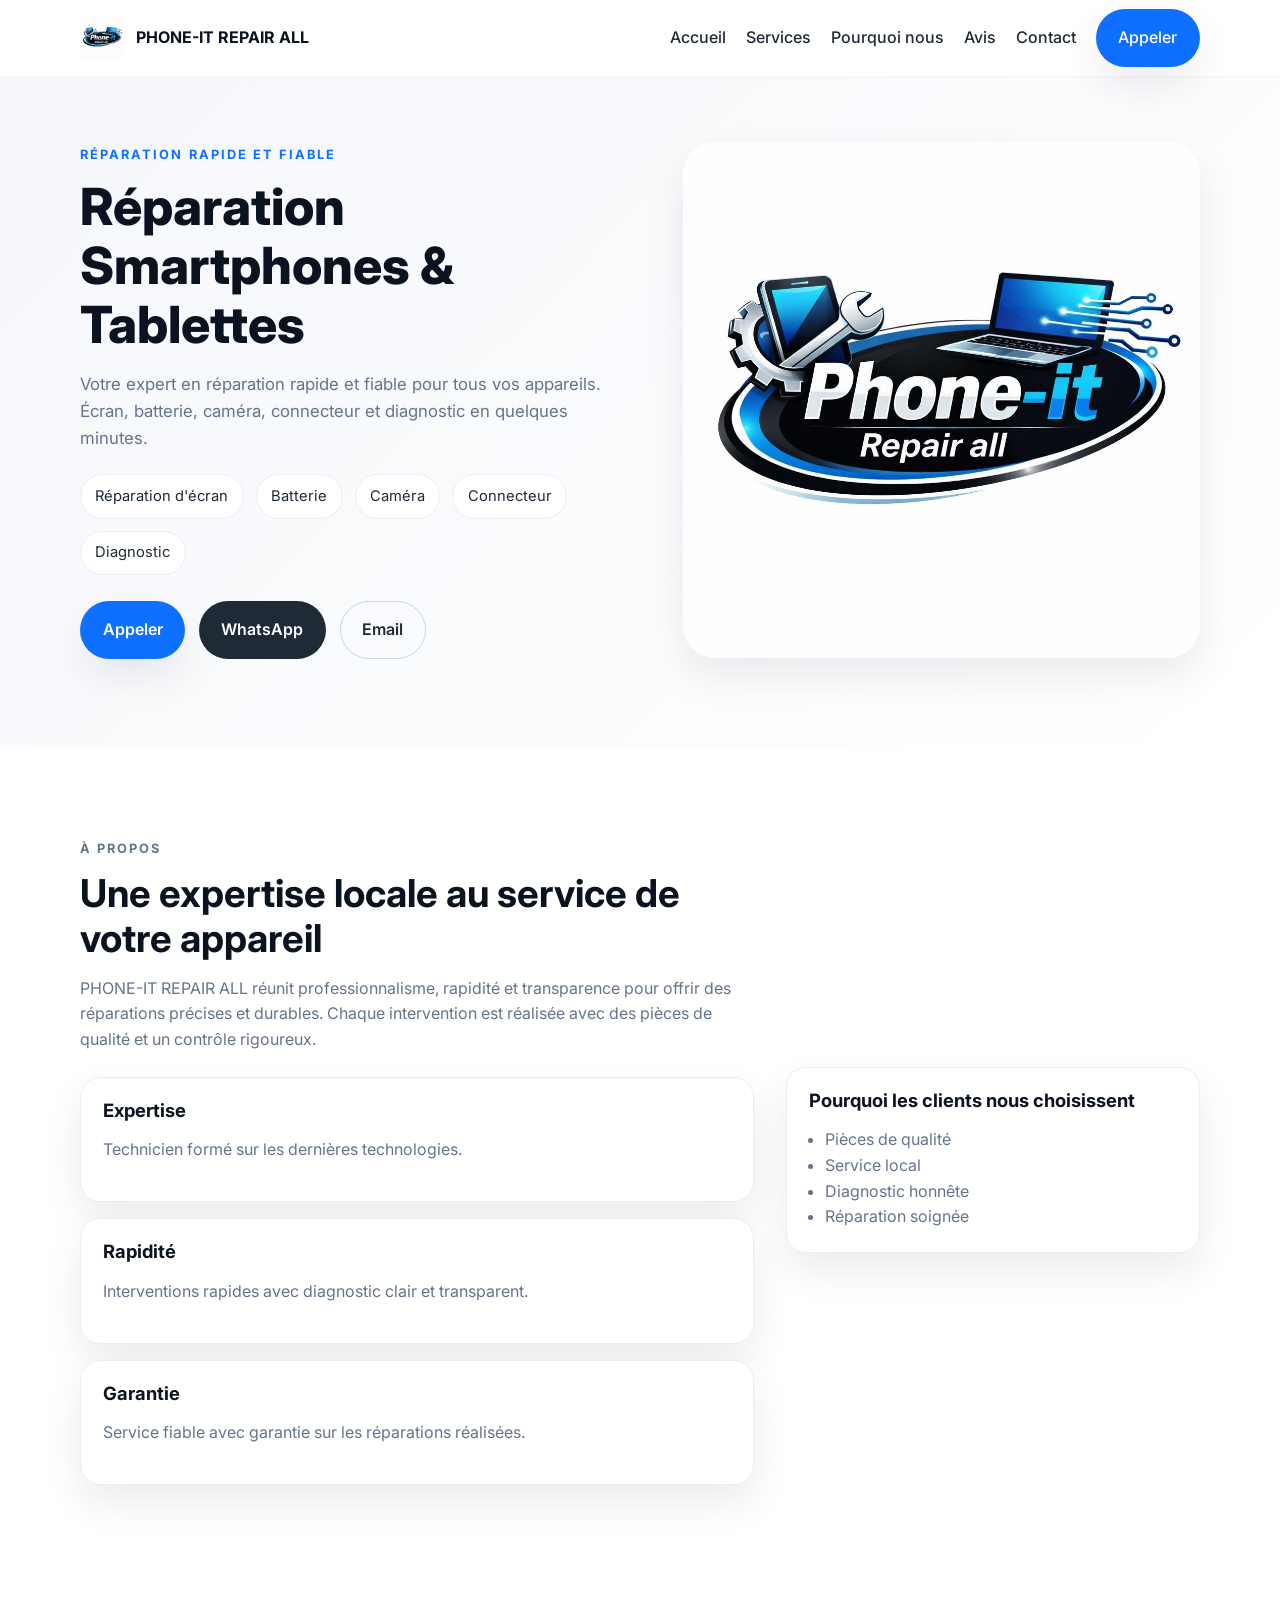
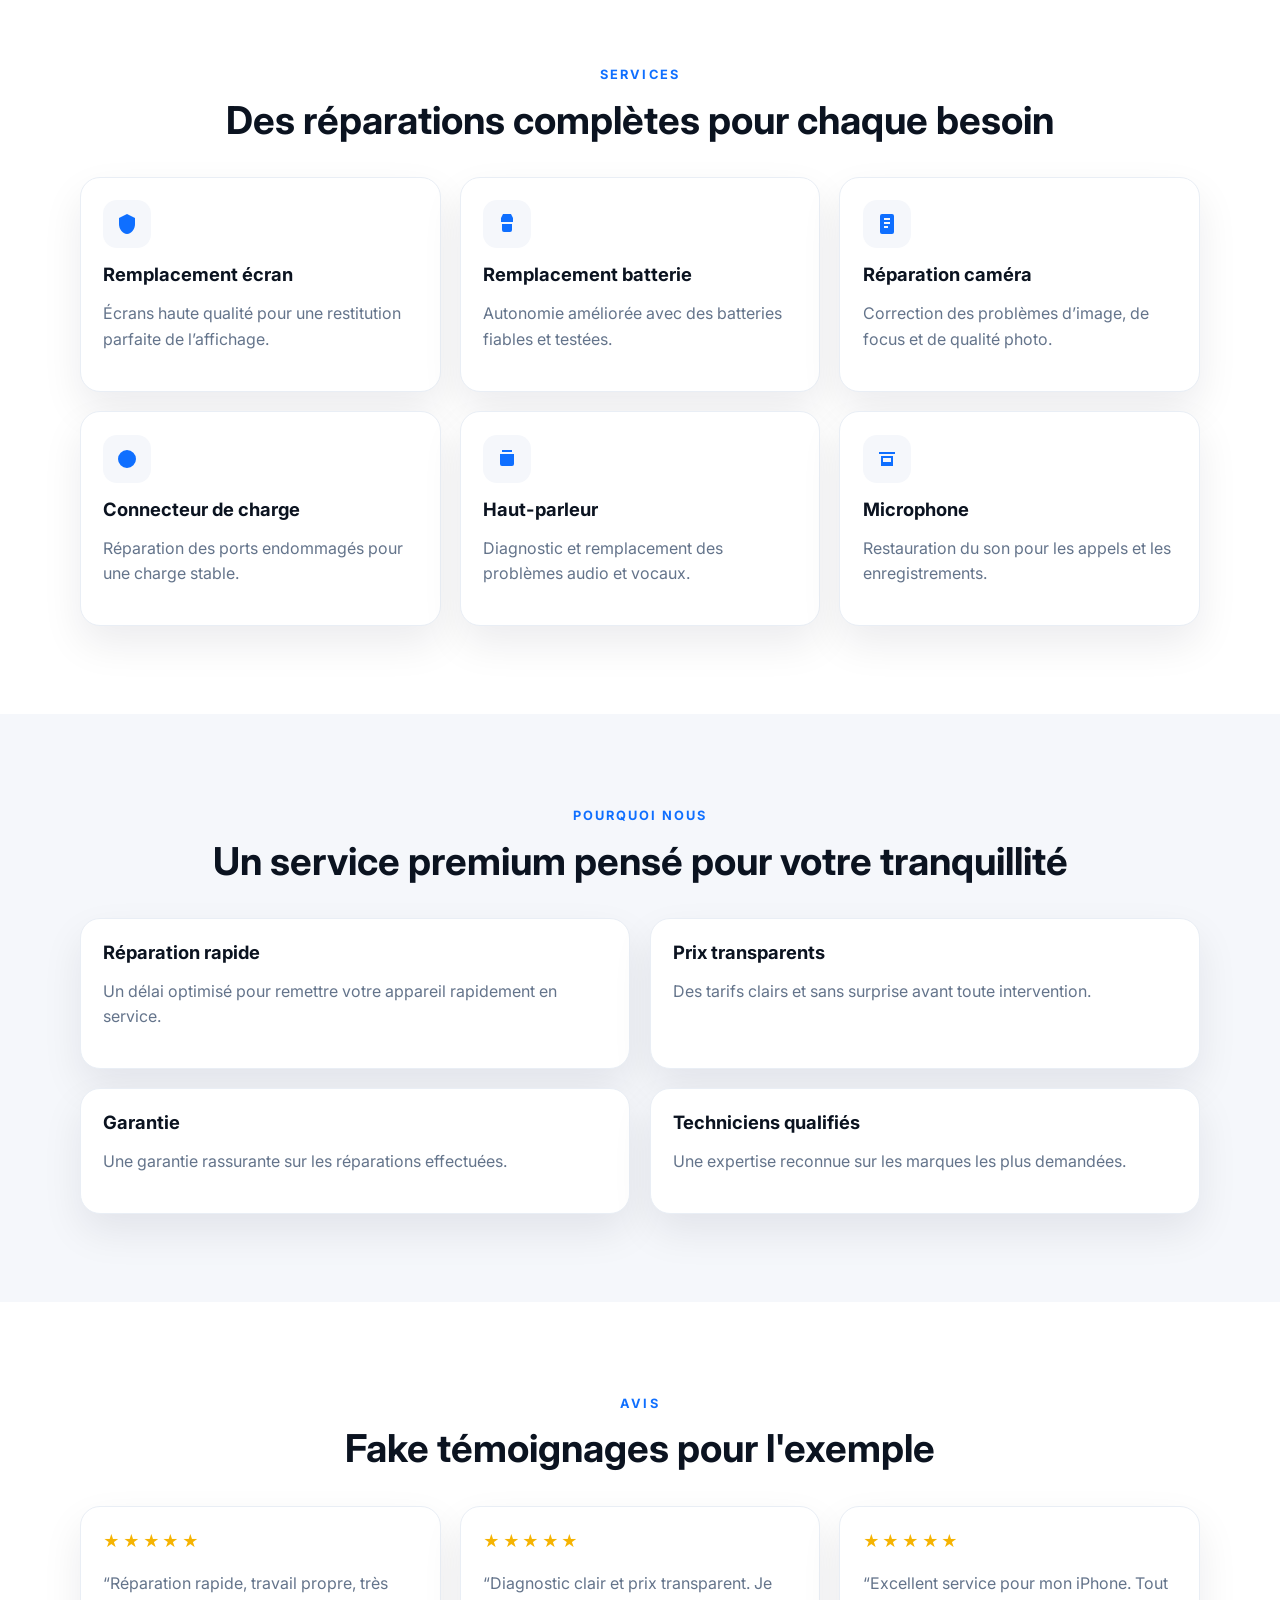
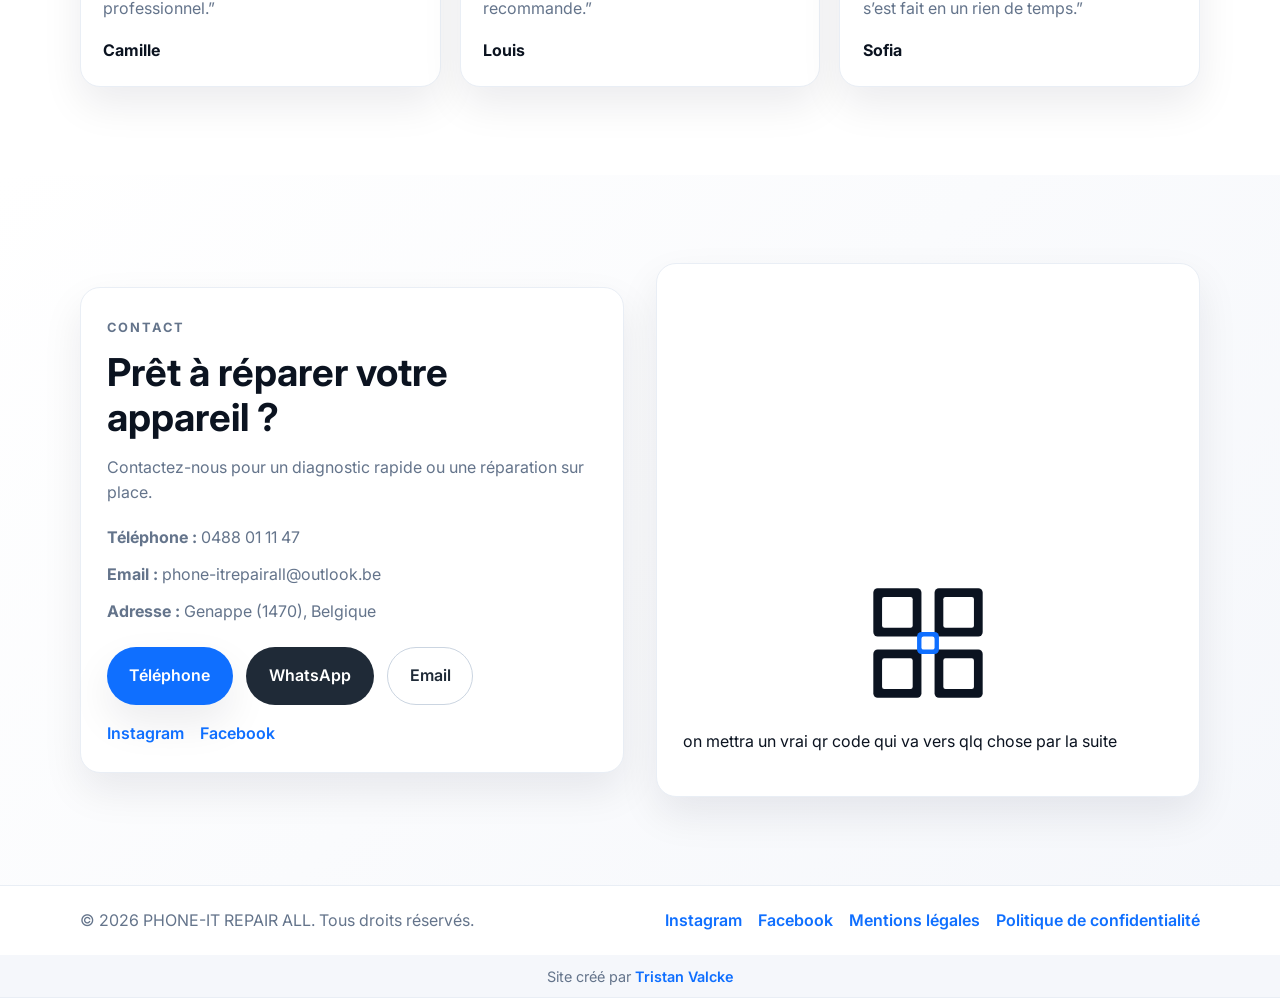
==== index.html @ 714f4ca1 "all" ====
<!DOCTYPE html>
<html lang="fr">
  <head>
    <meta charset="UTF-8" />
    <meta name="viewport" content="width=device-width, initial-scale=1.0" />
    <title>PHONE-IT REPAIR ALL | Réparation Smartphone & Tablette</title>
    <meta name="description" content="PHONE-IT REPAIR ALL propose une réparation rapide et fiable de smartphones et tablettes avec expertise, pièces de qualité et garantie." />
    <meta name="keywords" content="réparation smartphone, réparation tablette, remplacement écran, batterie, caméra, connecteur, iPhone, Samsung" />
    <meta property="og:title" content="PHONE-IT REPAIR ALL" />
    <meta property="og:description" content="Réparation rapide et fiable de smartphones et tablettes avec expertise locale." />
    <meta property="og:type" content="website" />
    <meta property="og:image" content="assets/images/repair-hero.svg" />
    <meta name="twitter:card" content="summary_large_image" />
    <link rel="icon" href="assets/logo/logo.jpg" type="image/jpeg" />
    <link rel="preconnect" href="https://fonts.googleapis.com" />
    <link rel="preconnect" href="https://fonts.gstatic.com" crossorigin />
    <link href="https://fonts.googleapis.com/css2?family=Inter:wght@400;500;600;700;800&display=swap" rel="stylesheet" />
    <link rel="stylesheet" href="css/variables.css" />
    <link rel="stylesheet" href="css/style.css" />
    <link rel="stylesheet" href="css/animations.css" />
    <link rel="stylesheet" href="css/responsive.css" />
  </head>
  <body>
    <a class="skip-link" href="#main-content">Aller au contenu</a>

    <header class="site-header">
      <div class="container nav-container">
        <a class="brand" href="#hero" aria-label="PHONE-IT REPAIR ALL accueil">
          <img src="assets/logo/logo.jpg" alt="Logo PHONE-IT REPAIR ALL" />
          <span>PHONE-IT REPAIR ALL</span>
        </a>

        <button class="nav-toggle" type="button" aria-expanded="false" aria-controls="site-nav" aria-label="Ouvrir le menu">
          <span></span>
          <span></span>
          <span></span>
        </button>

        <nav id="site-nav" class="site-nav" aria-label="Navigation principale">
          <a href="#hero">Accueil</a>
          <a href="#services">Services</a>
          <a href="#about">Pourquoi nous</a>
          <a href="#reviews">Avis</a>
          <a href="#contact">Contact</a>
          <a class="btn btn-primary nav-cta" href="tel:+32488011147">Appeler</a>
        </nav>
      </div>
    </header>


    <main id="main-content">
      <!-- HERO -->
      <section id="hero" class="hero section">
        <div class="container hero-grid">
          <div class="hero-content reveal">
            <p class="eyebrow">Réparation rapide et fiable</p>
            <h1>Réparation Smartphones &amp; Tablettes</h1>
            <p class="hero-text">Votre expert en réparation rapide et fiable pour tous vos appareils. Écran, batterie, caméra, connecteur et diagnostic en quelques minutes.</p>
            <div class="hero-points">
              <span>Réparation d'écran</span>
              <span>Batterie</span>
              <span>Caméra</span>
              <span>Connecteur</span>
              <span>Diagnostic</span>
            </div>
            <div class="hero-actions">
              <a class="btn btn-primary" href="tel:+32488011147">Appeler</a>
              <a class="btn btn-secondary" href="https://wa.me/32488011147?text=Bonjour%20Phone-It%20Repair%20All%2C%20je%20souhaite%20un%20renseignement." target="_blank" rel="noopener noreferrer">WhatsApp</a>
              <a class="btn btn-outline" href="mailto:phone-itrepairall@outlook.be">Email</a>
            </div>
          </div>
          <div class="hero-visual reveal">
            <img src="assets/logo/logo.jpg" alt="Illustration de réparation d'un smartphone moderne" loading="eager" />
          </div>
        </div>
      </section>

      <!-- ABOUT -->
      <section id="about" class="section about-section">
        <div class="container about-grid">
          <div class="about-content reveal">
            <p class="eyebrow">À propos</p>
            <h2>Une expertise locale au service de votre appareil</h2>
            <p>PHONE-IT REPAIR ALL réunit professionnalisme, rapidité et transparence pour offrir des réparations précises et durables. Chaque intervention est réalisée avec des pièces de qualité et un contrôle rigoureux.</p>
            <div class="about-highlights">
              <div class="highlight-card">
                <h3>Expertise</h3>
                <p>Technicien formé sur les dernières technologies.</p>
              </div>
              <div class="highlight-card">
                <h3>Rapidité</h3>
                <p>Interventions rapides avec diagnostic clair et transparent.</p>
              </div>
              <div class="highlight-card">
                <h3>Garantie</h3>
                <p>Service fiable avec garantie sur les réparations réalisées.</p>
              </div>
            </div>
          </div>
          <div class="about-panel reveal">
            <div class="panel-card">
              <h3>Pourquoi les clients nous choisissent</h3>
              <ul>
                <li>Pièces de qualité</li>
                <li>Service local</li>
                <li>Diagnostic honnête</li>
                <li>Réparation soignée</li>
              </ul>
            </div>
          </div>
        </div>
      </section>

      <!-- SERVICES -->
      <section id="services" class="section services-section">
        <div class="container">
          <div class="section-heading reveal">
            <p class="eyebrow">Services</p>
            <h2>Des réparations complètes pour chaque besoin</h2>
          </div>
          <div class="services-grid">
            <article class="service-card reveal">
              <div class="service-icon">
                <svg viewBox="0 0 24 24" aria-hidden="true"><path d="M12 2 4 6v6c0 5 3.4 9.7 8 10 4.6-.3 8-5 8-10V6l-8-4Z" /></svg>
              </div>
              <h3>Remplacement écran</h3>
              <p>Écrans haute qualité pour une restitution parfaite de l’affichage.</p>
            </article>
            <article class="service-card reveal">
              <div class="service-icon">
                <svg viewBox="0 0 24 24" aria-hidden="true"><path d="M8 2h8l2 4v4H6V6l2-4Zm-1 10h10v6a2 2 0 0 1-2 2H9a2 2 0 0 1-2-2v-6Z" /></svg>
              </div>
              <h3>Remplacement batterie</h3>
              <p>Autonomie améliorée avec des batteries fiables et testées.</p>
            </article>
            <article class="service-card reveal">
              <div class="service-icon">
                <svg viewBox="0 0 24 24" aria-hidden="true"><path d="M7 2h10a2 2 0 0 1 2 2v16a2 2 0 0 1-2 2H7a2 2 0 0 1-2-2V4a2 2 0 0 1 2-2Zm2 4v2h6V6H9Zm0 4v2h6v-2H9Zm0 4v2h4v-2H9Z" /></svg>
              </div>
              <h3>Réparation caméra</h3>
              <p>Correction des problèmes d’image, de focus et de qualité photo.</p>
            </article>
            <article class="service-card reveal">
              <div class="service-icon">
                <svg viewBox="0 0 24 24" aria-hidden="true"><path d="M12 3a9 9 0 1 0 9 9 9 9 0 0 0-9-9Zm1 4h-2v5l4 2.4 1-1.7-3-1.7Z" /></svg>
              </div>
              <h3>Connecteur de charge</h3>
              <p>Réparation des ports endommagés pour une charge stable.</p>
            </article>
            <article class="service-card reveal">
              <div class="service-icon">
                <svg viewBox="0 0 24 24" aria-hidden="true"><path d="M7 3h10v2H7V3Zm-2 4h14v10a2 2 0 0 1-2 2H7a2 2 0 0 1-2-2V7Zm3 3h8v2H8v-2Z" /></svg>
              </div>
              <h3>Haut-parleur</h3>
              <p>Diagnostic et remplacement des problèmes audio et vocaux.</p>
            </article>
            <article class="service-card reveal">
              <div class="service-icon">
                <svg viewBox="0 0 24 24" aria-hidden="true"><path d="M4 5h16v2H4V5Zm2 4h12v10H6V9Zm2 2v4h8v-4H8Z" /></svg>
              </div>
              <h3>Microphone</h3>
              <p>Restauration du son pour les appels et les enregistrements.</p>
            </article>
          </div>
        </div>
      </section>

      <!-- WHY US -->
      <section class="section why-section">
        <div class="container">
          <div class="section-heading reveal">
            <p class="eyebrow">Pourquoi nous</p>
            <h2>Un service premium pensé pour votre tranquillité</h2>
          </div>
          <div class="why-grid">
            <article class="why-card reveal">
              <h3>Réparation rapide</h3>
              <p>Un délai optimisé pour remettre votre appareil rapidement en service.</p>
            </article>
            <article class="why-card reveal">
              <h3>Prix transparents</h3>
              <p>Des tarifs clairs et sans surprise avant toute intervention.</p>
            </article>
            <article class="why-card reveal">
              <h3>Garantie</h3>
              <p>Une garantie rassurante sur les réparations effectuées.</p>
            </article>
            <article class="why-card reveal">
              <h3>Techniciens qualifiés</h3>
              <p>Une expertise reconnue sur les marques les plus demandées.</p>
            </article>
          </div>
        </div>
      </section>

      <!-- REVIEWS -->
      <section id="reviews" class="section reviews-section">
        <div class="container">
          <div class="section-heading reveal">
            <p class="eyebrow">Avis</p>
            <h2>Fake témoignages pour l'exemple</h2>
          </div>
          <div class="reviews-grid">
            <article class="review-card reveal">
              <div class="stars" aria-label="5 étoiles">★★★★★</div>
              <p>“Réparation rapide, travail propre, très professionnel.”</p>
              <strong>Camille</strong>
            </article>
            <article class="review-card reveal">
              <div class="stars" aria-label="5 étoiles">★★★★★</div>
              <p>“Diagnostic clair et prix transparent. Je recommande.”</p>
              <strong>Louis</strong>
            </article>
            <article class="review-card reveal">
              <div class="stars" aria-label="5 étoiles">★★★★★</div>
              <p>“Excellent service pour mon iPhone. Tout s’est fait en un rien de temps.”</p>
              <strong>Sofia</strong>
            </article>
          </div>
        </div>
      </section>

<!-- CONTACT -->
<section id="contact" class="section contact-section">
  <div class="container contact-grid">
    <div class="contact-card reveal">
      <p class="eyebrow">Contact</p>
      <h2>Prêt à réparer votre appareil ?</h2>
      <p>Contactez-nous pour un diagnostic rapide ou une réparation sur place.</p>

      <ul class="contact-list">
        <li><strong>Téléphone :</strong> <a href="tel:+32488011147">0488 01 11 47</a></li>
        <li><strong>Email :</strong> <a href="mailto:phone-itrepairall@outlook.be">phone-itrepairall@outlook.be</a></li>
        <li><strong>Adresse :</strong> Genappe (1470), Belgique</li>
      </ul>

      <div class="contact-actions">
        <a class="btn btn-primary" href="tel:+32488011147">Téléphone</a>
        <a class="btn btn-secondary" href="https://wa.me/32488011147?text=Bonjour%20Phone-It%20Repair%20All%2C%20je%20souhaite%20un%20renseignement." target="_blank" rel="noopener noreferrer">WhatsApp</a>
        <a class="btn btn-outline" href="mailto:phone-itrepairall@outlook.be">Email</a>
      </div>

      <div class="social-links">
        <a href="https://www.instagram.com/phoneitrepairall?igsh=MTQyejhicXNyZ3hjag==" target="_blank" rel="noopener noreferrer">Instagram</a>
        <a href="https://www.facebook.com/p/Phone-it-Repair-all-61587703160507/" target="_blank" rel="noopener noreferrer">Facebook</a>
      </div>
    </div>

    <div class="map-card reveal">
      <iframe
        title="Carte Google Maps de Genappe, Belgique"
        src="https://www.google.com/maps?q=Genappe%2CBelgique&output=embed"
        loading="lazy"
        referrerpolicy="no-referrer-when-downgrade">
      </iframe>

      <div class="qr-box">
        <img src="assets/images/qr-code.svg" alt="QR code de contact" loading="lazy" />
      </div>
      <p>on mettra un vrai 
        qr code qui va vers qlq chose par la suite</p>
    </div>
  </div>
</section>
</main>

    <footer class="site-footer">
      <div class="container footer-content">
        <p>© 2026 PHONE-IT REPAIR ALL. Tous droits réservés.</p>
        <div class="footer-links">
          <a href="https://www.instagram.com/phoneitrepairall?igsh=MTQyejhicXNyZ3hjag==" target="_blank" rel="noopener noreferrer">Instagram</a>
          <a href="https://www.facebook.com/p/Phone-it-Repair-all-61587703160507/" target="_blank" rel="noopener noreferrer">Facebook</a>
          <a href="mentions-legales.html">Mentions légales</a>
          <a href="politique-confidentialite.html">Politique de confidentialité</a>
        </div>
      </div>
    </footer>

    <div class="site-credit">
      <div class="container">
        <p>Site créé par <a href="https://tvalcke.be" target="_blank" rel="noopener noreferrer">Tristan Valcke</a></p>
      </div>
    </div>

    <script src="js/navigation.js"></script>
    <script src="js/animations.js"></script>
    <script src="js/main.js"></script>
  </body>
</html>
---- css/variables.css ----
:root {
  --primary: #0f6fff;
  --secondary: #1f2a37;
  --accent: #2f80ed;
  --white: #ffffff;
  --black: #0b1320;
  --gray-100: #f5f7fb;
  --gray-200: #e9eef5;
  --gray-300: #cbd5e1;
  --gray-500: #64748b;
  --shadow: 0 18px 40px rgba(11, 19, 32, 0.08);
  --border-radius: 20px;
  --transition: 0.25s ease;
}
---- css/style.css ----
* {
  box-sizing: border-box;
}

html {
  scroll-behavior: smooth;
}

body {
  margin: 0;
  font-family: 'Inter', sans-serif;
  background: var(--white);
  color: var(--black);
  line-height: 1.6;
}

img {
  max-width: 100%;
  display: block;
}

a {
  color: inherit;
  text-decoration: none;
}

button,
a {
  transition: var(--transition);
}

.skip-link {
  position: absolute;
  left: -999px;
  top: 0;
  background: var(--black);
  color: var(--white);
  padding: 0.85rem 1rem;
  z-index: 1000;
}

.skip-link:focus {
  left: 1rem;
  top: 1rem;
}

.container {
  width: min(1120px, calc(100% - 2rem));
  margin: 0 auto;
}

.section {
  padding: 5.5rem 0;
}

.site-header {
  position: sticky;
  top: 0;
  z-index: 100;
  background: rgba(255, 255, 255, 0.92);
  backdrop-filter: blur(16px);
  border-bottom: 1px solid rgba(0, 0, 0, 0.04);
}

.site-credit {
  background: var(--gray-100);
  border-bottom: 1px solid var(--gray-200);
}

.site-credit .container {
  padding: 0.6rem 0;
}

.site-credit p {
  margin: 0;
  text-align: center;
  font-size: 0.9rem;
  color: var(--gray-500);
}

.site-credit a {
  color: var(--primary);
  font-weight: 600;
}

.nav-container {
  display: flex;
  align-items: center;
  justify-content: space-between;
  min-height: 76px;
}

.brand {
  display: inline-flex;
  align-items: center;
  gap: 0.75rem;
  font-weight: 700;
  color: var(--black);
}

.brand img {
  width: 44px;
  height: 44px;
}

.site-nav {
  display: flex;
  align-items: center;
  gap: 1.25rem;
}

.site-nav a {
  color: var(--secondary);
  font-weight: 500;
}

.site-nav a:hover,
.site-nav a:focus-visible {
  color: var(--primary);
}

.site-nav .nav-cta,
.site-nav .nav-cta:hover,
.site-nav .nav-cta:focus-visible {
  color: var(--white);
}

.nav-toggle {
  display: none;
  border: 0;
  background: transparent;
  padding: 0.25rem;
  cursor: pointer;
}

.nav-toggle span {
  display: block;
  width: 24px;
  height: 2px;
  background: var(--black);
  margin: 5px 0;
  border-radius: 999px;
}

.btn {
  display: inline-flex;
  justify-content: center;
  align-items: center;
  padding: 0.95rem 1.35rem;
  border-radius: 999px;
  font-weight: 600;
  border: 1px solid transparent;
}

.btn:hover,
.btn:focus-visible {
  transform: translateY(-2px);
}

.btn-primary {
  background: var(--primary);
  color: var(--white);
  box-shadow: var(--shadow);
}

.btn-secondary {
  background: var(--secondary);
  color: var(--white);
}

.btn-outline {
  border-color: var(--gray-300);
  color: var(--secondary);
  background: transparent;
}

.eyebrow {
  display: inline-block;
  margin: 0 0 0.75rem;
  color: var(--primary);
  font-weight: 700;
  text-transform: uppercase;
  letter-spacing: 0.16em;
  font-size: 0.8rem;
}

h1,
h2,
h3 {
  line-height: 1.15;
  margin: 0 0 1rem;
}

h1 {
  font-size: clamp(2.2rem, 4vw, 3.8rem);
  font-weight: 800;
}

h2 {
  font-size: clamp(1.8rem, 3vw, 2.5rem);
  font-weight: 700;
}

h3 {
  font-size: 1.15rem;
  font-weight: 700;
}

.hero {
  padding-top: 4rem;
  background: linear-gradient(135deg, var(--gray-100) 0%, var(--white) 100%);
}

.hero-grid,
.about-grid,
.contact-grid {
  display: grid;
  gap: 2rem;
  align-items: center;
}

.hero-content {
  max-width: 620px;
}

.hero-text {
  font-size: 1.05rem;
  color: var(--gray-500);
  max-width: 560px;
  margin-bottom: 1.4rem;
}

.hero-points {
  display: flex;
  flex-wrap: wrap;
  gap: 0.75rem;
  margin: 1.2rem 0 1.6rem;
}

.hero-points span {
  padding: 0.6rem 0.9rem;
  border: 1px solid var(--gray-200);
  border-radius: 999px;
  background: var(--white);
  color: var(--secondary);
  font-size: 0.92rem;
}

.hero-actions,
.contact-actions {
  display: flex;
  flex-wrap: wrap;
  gap: 0.85rem;
}

.hero-visual img {
  border-radius: 32px;
  box-shadow: var(--shadow);
}

.about-grid {
  grid-template-columns: 1.3fr 0.8fr;
}

.about-content p,
.panel-card li,
.service-card p,
.why-card p,
.review-card p,
.contact-card p,
.contact-list li {
  color: var(--gray-500);
}

.about-highlights {
  display: grid;
  gap: 1rem;
  margin-top: 1.5rem;
}

.highlight-card,
.panel-card,
.service-card,
.why-card,
.review-card,
.contact-card,
.map-card {
  background: var(--white);
  border: 1px solid var(--gray-200);
  border-radius: var(--border-radius);
  box-shadow: var(--shadow);
}

.highlight-card,
.panel-card,
.service-card,
.why-card,
.review-card {
  padding: 1.4rem;
}

.panel-card ul {
  padding-left: 1rem;
  margin: 0;
}

.section-heading {
  text-align: center;
  margin-bottom: 2.2rem;
}

.services-grid,
.why-grid,
.reviews-grid {
  display: grid;
  gap: 1.2rem;
}

.service-card:hover,
.review-card:hover,
.why-card:hover {
  transform: translateY(-4px);
  border-color: var(--primary);
}

.service-icon {
  width: 48px;
  height: 48px;
  display: grid;
  place-items: center;
  border-radius: 14px;
  background: var(--gray-100);
  margin-bottom: 1rem;
}

.service-icon svg {
  width: 24px;
  height: 24px;
  fill: var(--primary);
}

.why-section {
  background: var(--gray-100);
}

.why-grid {
  grid-template-columns: repeat(2, minmax(0, 1fr));
}

.stars {
  color: #f5b301;
  margin-bottom: 0.6rem;
  letter-spacing: 0.16em;
}

.contact-section {
  background: linear-gradient(135deg, var(--white) 0%, var(--gray-100) 100%);
}

.contact-grid {
  grid-template-columns: 1fr 1fr;
}

.contact-card,
.map-card {
  padding: 1.6rem;
}

.contact-list {
  list-style: none;
  padding: 0;
  margin: 1.2rem 0 1.4rem;
}

.contact-list li {
  margin-bottom: 0.7rem;
}

.social-links {
  display: flex;
  flex-wrap: wrap;
  gap: 1rem;
  margin-top: 1rem;
}

.social-links a,
.footer-links a {
  color: var(--primary);
  font-weight: 600;
}

iframe {
  width: 100%;
  min-height: 260px;
  border: 0;
  border-radius: 18px;
}

.qr-box {
  margin-top: 1rem;
  display: flex;
  justify-content: center;
}

.qr-box img {
  width: 140px;
  height: 140px;
}

.site-footer {
  border-top: 1px solid var(--gray-200);
  padding: 1.35rem 0;
  background: var(--white);
}

.footer-content {
  display: flex;
  justify-content: space-between;
  align-items: center;
  gap: 1rem;
  flex-wrap: wrap;
}

.footer-content p {
  margin: 0;
  color: var(--gray-500);
}

.footer-links {
  display: flex;
  flex-wrap: wrap;
  gap: 1rem;
}

.legal-page {
  background: linear-gradient(180deg, var(--gray-100) 0%, var(--white) 100%);
}

.legal-section {
  padding: 4rem 0 5rem;
}

.legal-shell {
  display: grid;
  gap: 1.4rem;
}

.legal-hero {
  display: grid;
  grid-template-columns: 1.6fr 0.8fr;
  gap: 1.2rem;
  align-items: center;
  background: linear-gradient(135deg, rgba(15, 111, 255, 0.1), rgba(255, 255, 255, 0.98));
  border: 1px solid rgba(15, 111, 255, 0.14);
  border-radius: 32px;
  padding: 2rem;
  box-shadow: var(--shadow);
}

.legal-hero-content p {
  color: var(--gray-500);
  max-width: 720px;
}

.legal-hero-side {
  display: flex;
  flex-direction: column;
  gap: 0.75rem;
}

.legal-pill {
  display: inline-flex;
  align-items: center;
  justify-content: center;
  padding: 0.8rem 1rem;
  border-radius: 999px;
  background: rgba(15, 111, 255, 0.08);
  color: var(--primary);
  font-weight: 600;
  border: 1px solid rgba(15, 111, 255, 0.12);
}

.legal-card {
  background: var(--white);
  border: 1px solid var(--gray-200);
  border-radius: var(--border-radius);
  padding: 1.6rem;
  box-shadow: var(--shadow);
}

.legal-block + .legal-block {
  margin-top: 1.25rem;
  padding-top: 1.25rem;
  border-top: 1px solid var(--gray-200);
}

.legal-block h2 {
  font-size: 1.2rem;
  margin-bottom: 0.6rem;
}

.legal-block p {
  margin: 0;
  color: var(--gray-500);
}

@media (max-width: 760px) {
  .legal-hero {
    grid-template-columns: 1fr;
    padding: 1.4rem;
  }

  .legal-hero-side {
    flex-direction: row;
    flex-wrap: wrap;
  }
}

@media (max-width: 640px) {
  .legal-card {
    padding: 1.2rem;
  }
}
---- css/animations.css ----
.reveal {
  opacity: 0;
  transform: translateY(24px);
  transition: opacity 0.6s ease, transform 0.6s ease;
}

.reveal.is-visible {
  opacity: 1;
  transform: translateY(0);
}
---- css/responsive.css ----
@media (min-width: 768px) {
  .services-grid {
    grid-template-columns: repeat(2, minmax(0, 1fr));
  }

  .reviews-grid {
    grid-template-columns: repeat(3, minmax(0, 1fr));
  }
}

@media (min-width: 960px) {
  .hero-grid {
    grid-template-columns: 1.05fr 0.95fr;
  }

  .services-grid {
    grid-template-columns: repeat(3, minmax(0, 1fr));
  }
}

@media (max-width: 860px) {
  .site-nav {
    position: absolute;
    right: 1rem;
    top: 76px;
    flex-direction: column;
    align-items: flex-start;
    background: var(--white);
    padding: 1rem;
    border: 1px solid var(--gray-200);
    border-radius: 18px;
    box-shadow: var(--shadow);
    min-width: 220px;
    opacity: 0;
    pointer-events: none;
    transform: translateY(-8px);
    transition: var(--transition);
  }

  .site-nav.is-open {
    opacity: 1;
    pointer-events: auto;
    transform: translateY(0);
  }

  .nav-toggle {
    display: inline-block;
  }

  .nav-cta {
    width: 100%;
  }

  .about-grid,
  .contact-grid {
    grid-template-columns: 1fr;
  }
}

@media (max-width: 640px) {
  .section {
    padding: 4.2rem 0;
  }

  .hero {
    padding-top: 2.2rem;
  }

  .hero-actions,
  .contact-actions {
    flex-direction: column;
  }

  .why-grid {
    grid-template-columns: 1fr;
  }

  .footer-content {
    flex-direction: column;
    align-items: flex-start;
  }
}
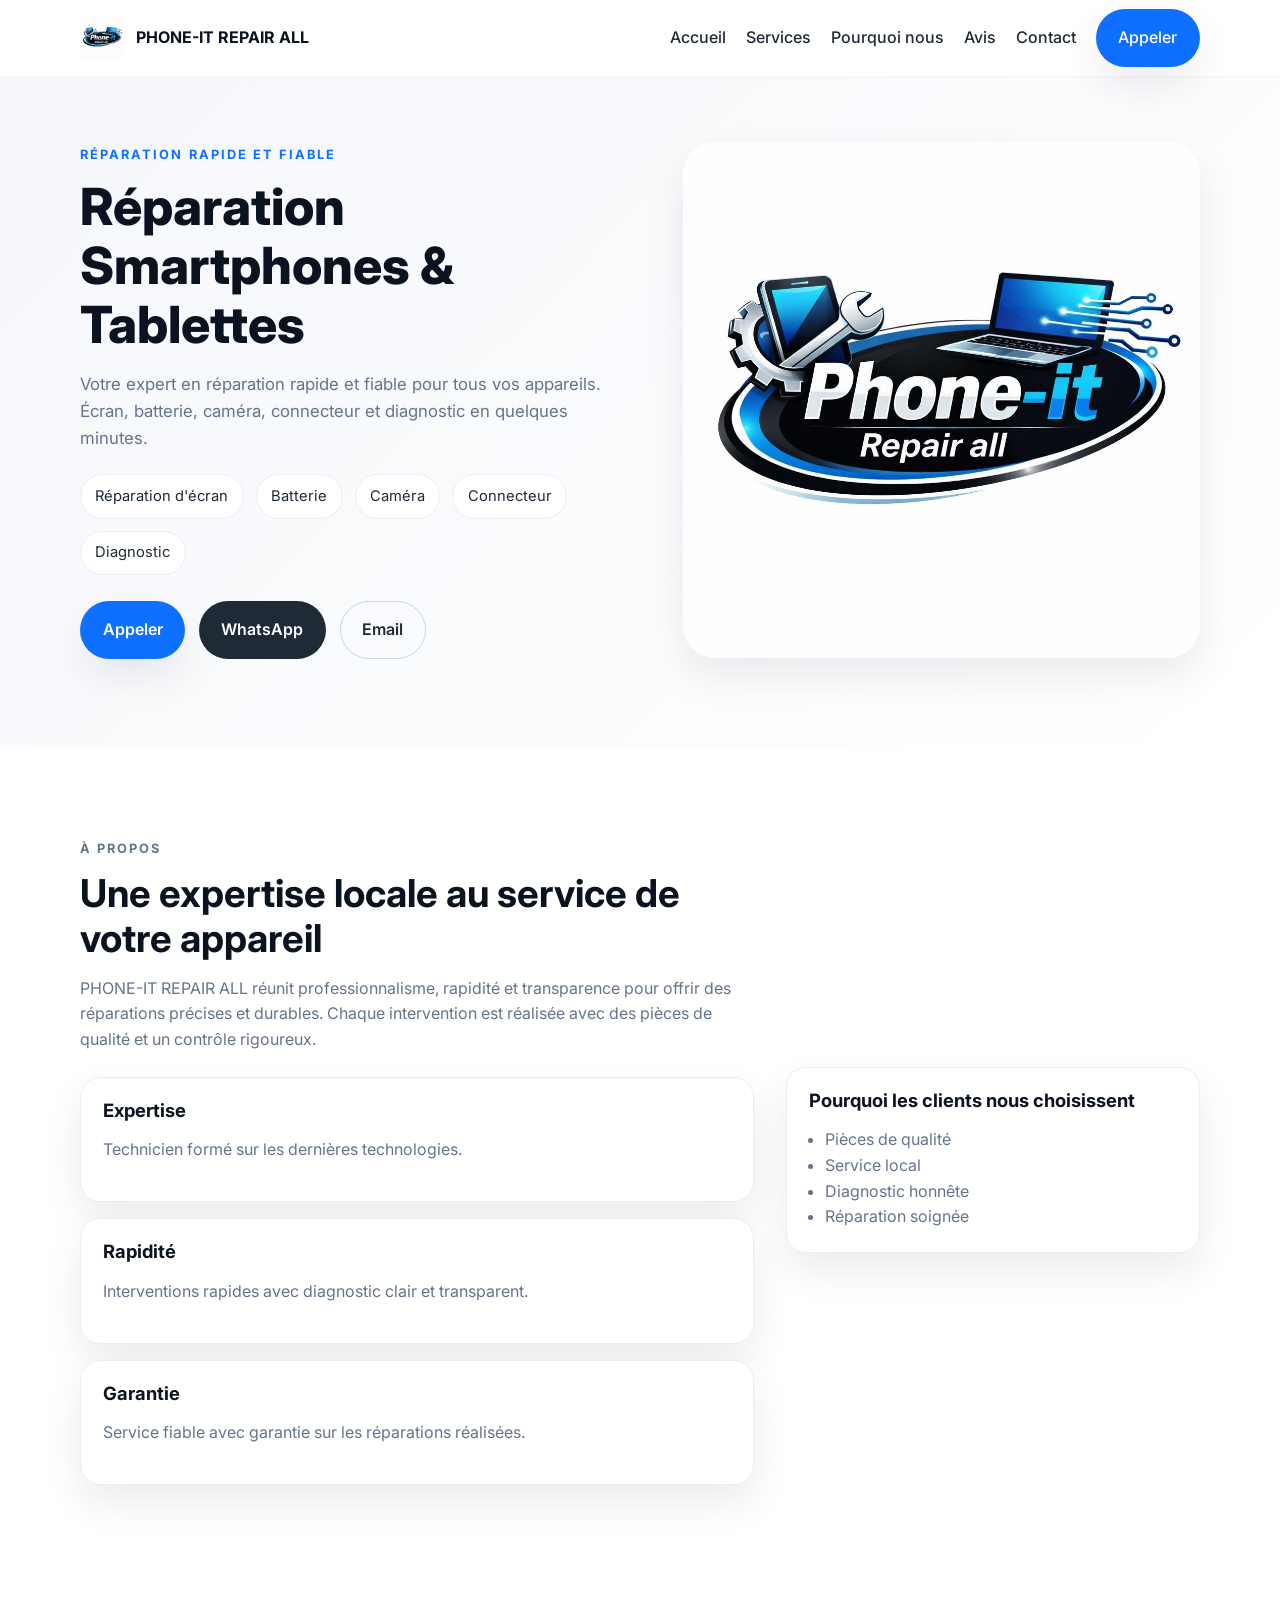
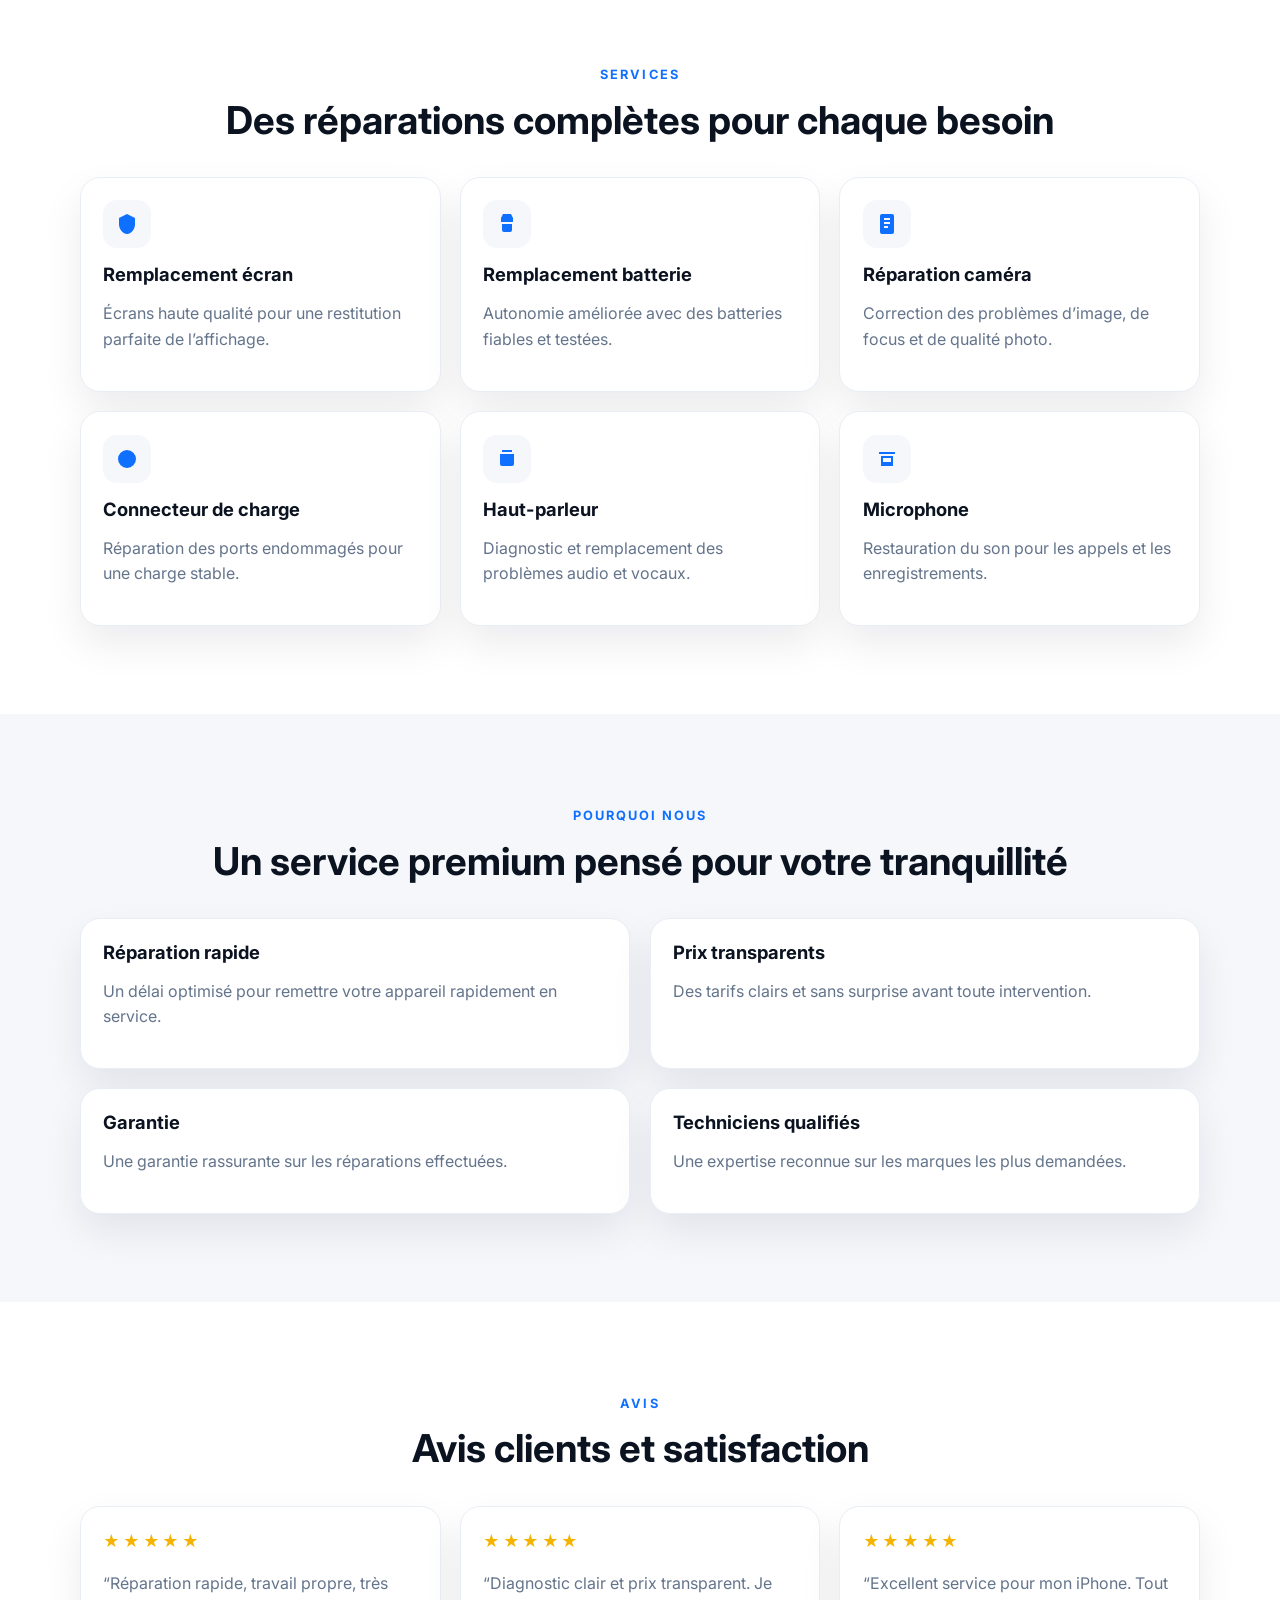
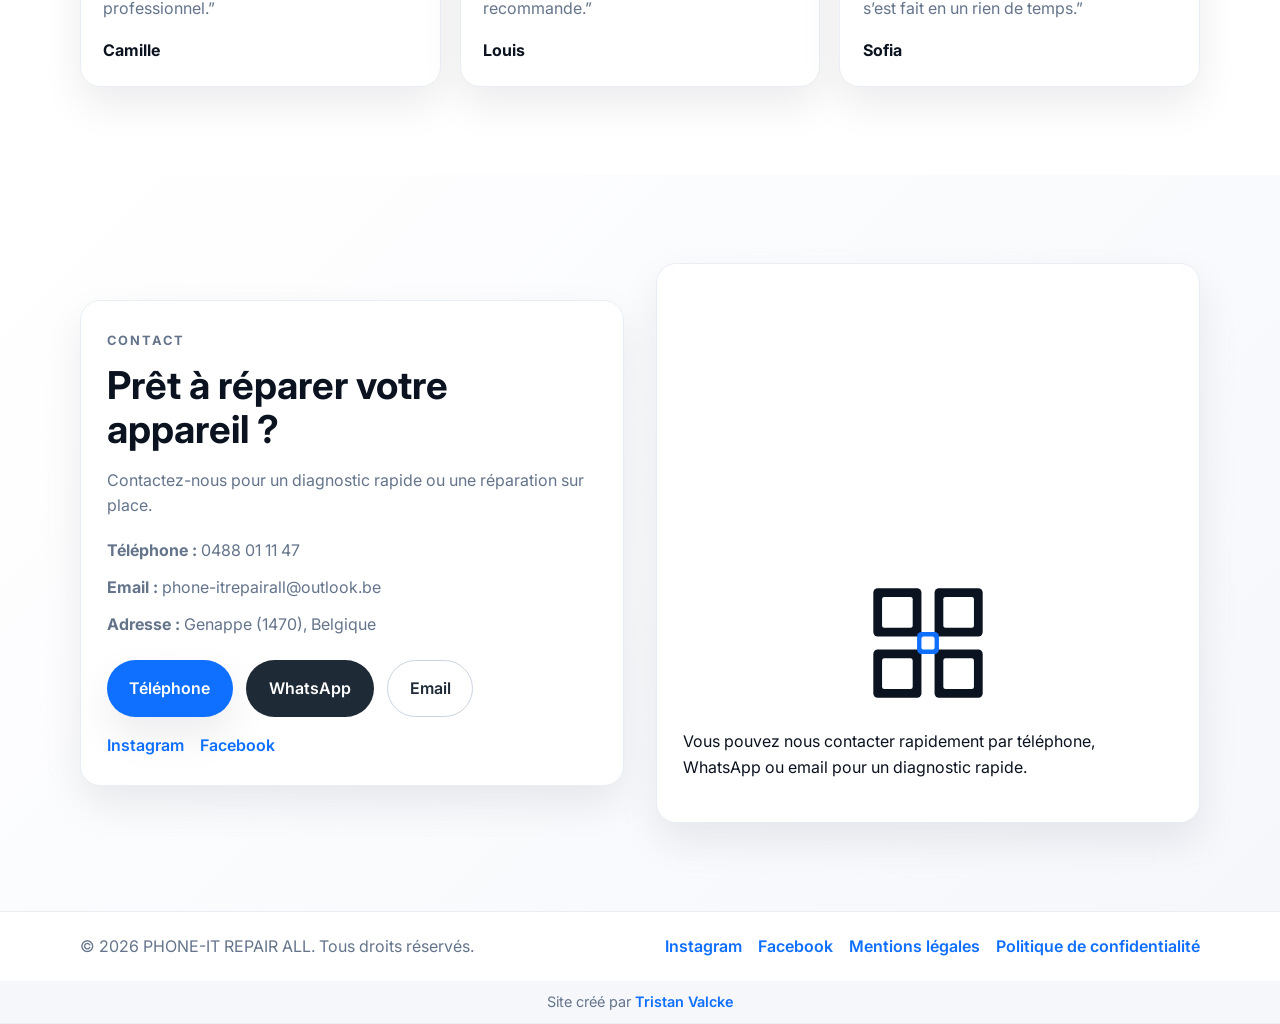
==== commit fddadc59: "qr code et seo" ====
--- a/index.html
+++ b/index.html
@@ -3,14 +3,25 @@
   <head>
     <meta charset="UTF-8" />
     <meta name="viewport" content="width=device-width, initial-scale=1.0" />
-    <title>PHONE-IT REPAIR ALL | Réparation Smartphone & Tablette</title>
-    <meta name="description" content="PHONE-IT REPAIR ALL propose une réparation rapide et fiable de smartphones et tablettes avec expertise, pièces de qualité et garantie." />
-    <meta name="keywords" content="réparation smartphone, réparation tablette, remplacement écran, batterie, caméra, connecteur, iPhone, Samsung" />
-    <meta property="og:title" content="PHONE-IT REPAIR ALL" />
-    <meta property="og:description" content="Réparation rapide et fiable de smartphones et tablettes avec expertise locale." />
+    <title>PHONE-IT REPAIR ALL | Réparation Smartphone & Tablette à Genappe</title>
+    <meta name="description" content="PHONE-IT REPAIR ALL propose une réparation rapide et fiable de smartphones et tablettes à Genappe, avec expertise, pièces de qualité et garantie." />
+    <meta name="keywords" content="réparation smartphone, réparation tablette, remplacement écran, batterie, caméra, connecteur, iPhone, Samsung, Genappe" />
+    <meta name="author" content="PHONE-IT REPAIR ALL" />
+    <meta name="robots" content="index,follow" />
+    <meta name="theme-color" content="#0f172a" />
+    <meta property="og:title" content="PHONE-IT REPAIR ALL | Réparation Smartphone & Tablette" />
+    <meta property="og:description" content="Réparation rapide et fiable de smartphones et tablettes à Genappe avec expertise locale, pièces de qualité et garantie." />
     <meta property="og:type" content="website" />
-    <meta property="og:image" content="assets/images/repair-hero.svg" />
+    <meta property="og:url" content="https://phoneitrepairall.be/" />
+    <meta property="og:image" content="https://phoneitrepairall.be/assets/images/repair-hero.svg" />
+    <meta property="og:image:alt" content="Logo PHONE-IT REPAIR ALL" />
+    <meta property="og:site_name" content="PHONE-IT REPAIR ALL" />
     <meta name="twitter:card" content="summary_large_image" />
+    <meta name="twitter:title" content="PHONE-IT REPAIR ALL | Réparation Smartphone & Tablette" />
+    <meta name="twitter:description" content="Réparation rapide et fiable de smartphones et tablettes à Genappe avec expertise locale." />
+    <meta name="twitter:image" content="https://phoneitrepairall.be/assets/images/repair-hero.svg" />
+    <link rel="canonical" href="https://phoneitrepairall.be/" />
+    <link rel="alternate" hreflang="fr" href="https://phoneitrepairall.be/" />
     <link rel="icon" href="assets/logo/logo.jpg" type="image/jpeg" />
     <link rel="preconnect" href="https://fonts.googleapis.com" />
     <link rel="preconnect" href="https://fonts.gstatic.com" crossorigin />
@@ -70,7 +81,7 @@
             </div>
           </div>
           <div class="hero-visual reveal">
-            <img src="assets/logo/logo.jpg" alt="Illustration de réparation d'un smartphone moderne" loading="eager" />
+            <img src="assets/logo/logo.jpg" alt="Logo PHONE-IT REPAIR ALL pour la réparation de smartphones et tablettes" loading="eager" />
           </div>
         </div>
       </section>
@@ -198,7 +209,7 @@
         <div class="container">
           <div class="section-heading reveal">
             <p class="eyebrow">Avis</p>
-            <h2>Fake témoignages pour l'exemple</h2>
+            <h2>Avis clients et satisfaction</h2>
           </div>
           <div class="reviews-grid">
             <article class="review-card reveal">
@@ -257,8 +268,7 @@
       <div class="qr-box">
         <img src="assets/images/qr-code.svg" alt="QR code de contact" loading="lazy" />
       </div>
-      <p>on mettra un vrai 
-        qr code qui va vers qlq chose par la suite</p>
+      <p>Vous pouvez nous contacter rapidement par téléphone, WhatsApp ou email pour un diagnostic rapide.</p>
     </div>
   </div>
 </section>
@@ -282,6 +292,41 @@
       </div>
     </div>
 
+    <script type="application/ld+json">
+      {
+        "@context": "https://schema.org",
+        "@type": "LocalBusiness",
+        "name": "PHONE-IT REPAIR ALL",
+        "url": "https://phoneitrepairall.be/",
+        "image": "https://phoneitrepairall.be/assets/logo/logo.jpg",
+        "telephone": "+32488011147",
+        "email": "phone-itrepairall@outlook.be",
+        "description": "Service de réparation de smartphones et tablettes à Genappe avec expertise, pièces de qualité et garantie.",
+        "address": {
+          "@type": "PostalAddress",
+          "addressLocality": "Genappe",
+          "postalCode": "1470",
+          "addressCountry": "BE"
+        },
+        "areaServed": {
+          "@type": "Place",
+          "name": "Genappe et environs"
+        },
+        "sameAs": [
+          "https://www.instagram.com/phoneitrepairall?igsh=MTQyejhicXNyZ3hjag==",
+          "https://www.facebook.com/p/Phone-it-Repair-all-61587703160507/"
+        ],
+        "priceRange": "€€",
+        "openingHoursSpecification": [
+          {
+            "@type": "OpeningHoursSpecification",
+            "dayOfWeek": ["Monday", "Tuesday", "Wednesday", "Thursday", "Friday"],
+            "opens": "09:00",
+            "closes": "18:00"
+          }
+        ]
+      }
+    </script>
     <script src="js/navigation.js"></script>
     <script src="js/animations.js"></script>
     <script src="js/main.js"></script>
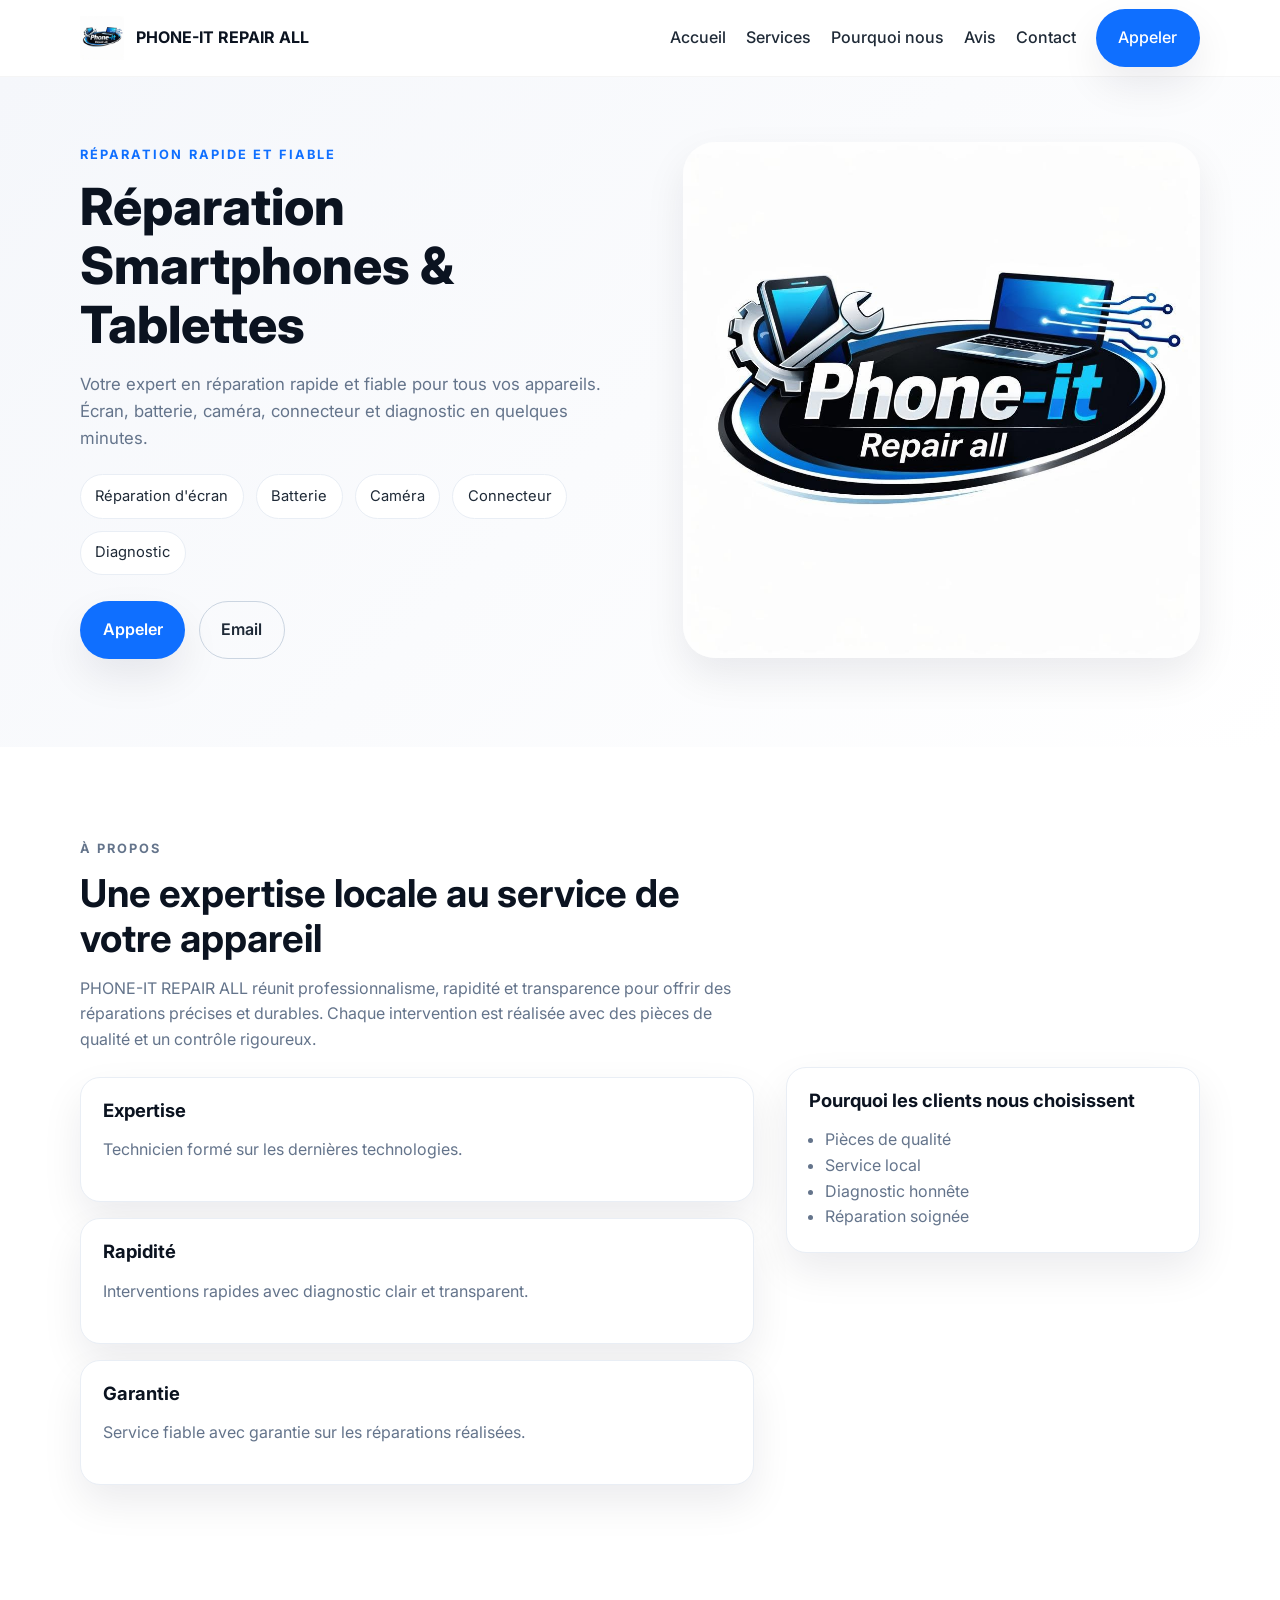
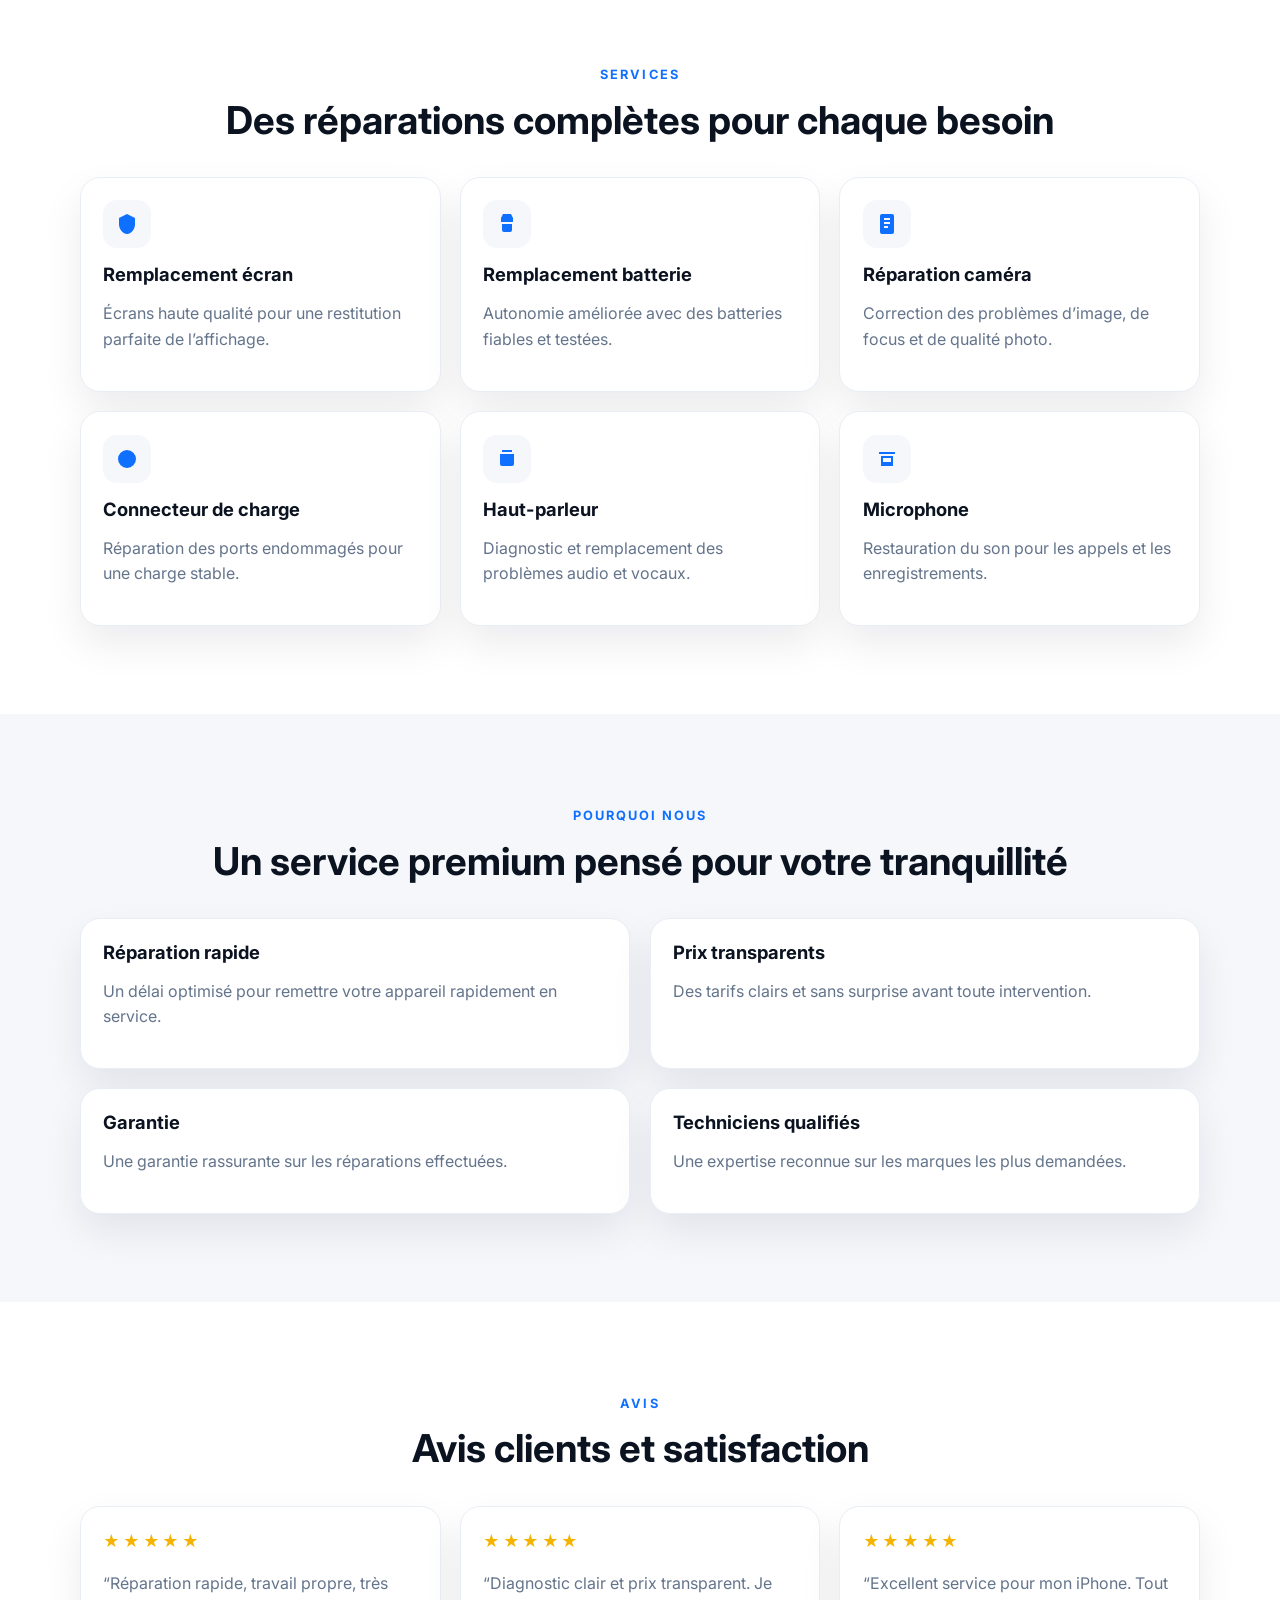
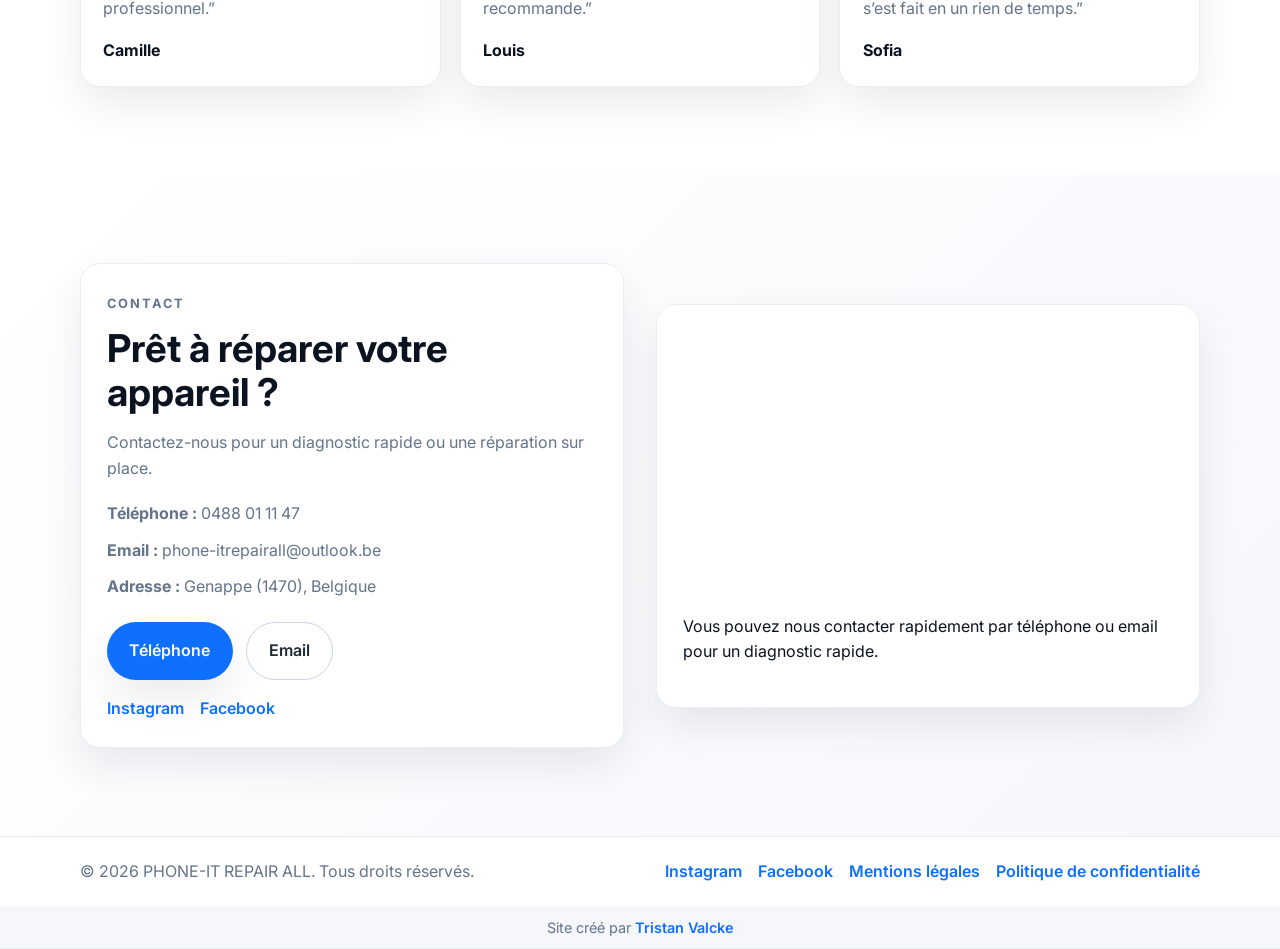
==== commit f94bd2f8: "dernieres correct" ====
--- a/index.html
+++ b/index.html
@@ -76,7 +76,6 @@
             </div>
             <div class="hero-actions">
               <a class="btn btn-primary" href="tel:+32488011147">Appeler</a>
-              <a class="btn btn-secondary" href="https://wa.me/32488011147?text=Bonjour%20Phone-It%20Repair%20All%2C%20je%20souhaite%20un%20renseignement." target="_blank" rel="noopener noreferrer">WhatsApp</a>
               <a class="btn btn-outline" href="mailto:phone-itrepairall@outlook.be">Email</a>
             </div>
           </div>
@@ -247,7 +246,6 @@
 
       <div class="contact-actions">
         <a class="btn btn-primary" href="tel:+32488011147">Téléphone</a>
-        <a class="btn btn-secondary" href="https://wa.me/32488011147?text=Bonjour%20Phone-It%20Repair%20All%2C%20je%20souhaite%20un%20renseignement." target="_blank" rel="noopener noreferrer">WhatsApp</a>
         <a class="btn btn-outline" href="mailto:phone-itrepairall@outlook.be">Email</a>
       </div>
 
@@ -265,10 +263,7 @@
         referrerpolicy="no-referrer-when-downgrade">
       </iframe>
 
-      <div class="qr-box">
-        <img src="assets/images/qr-code.svg" alt="QR code de contact" loading="lazy" />
-      </div>
-      <p>Vous pouvez nous contacter rapidement par téléphone, WhatsApp ou email pour un diagnostic rapide.</p>
+      <p>Vous pouvez nous contacter rapidement par téléphone ou email pour un diagnostic rapide.</p>
     </div>
   </div>
 </section>
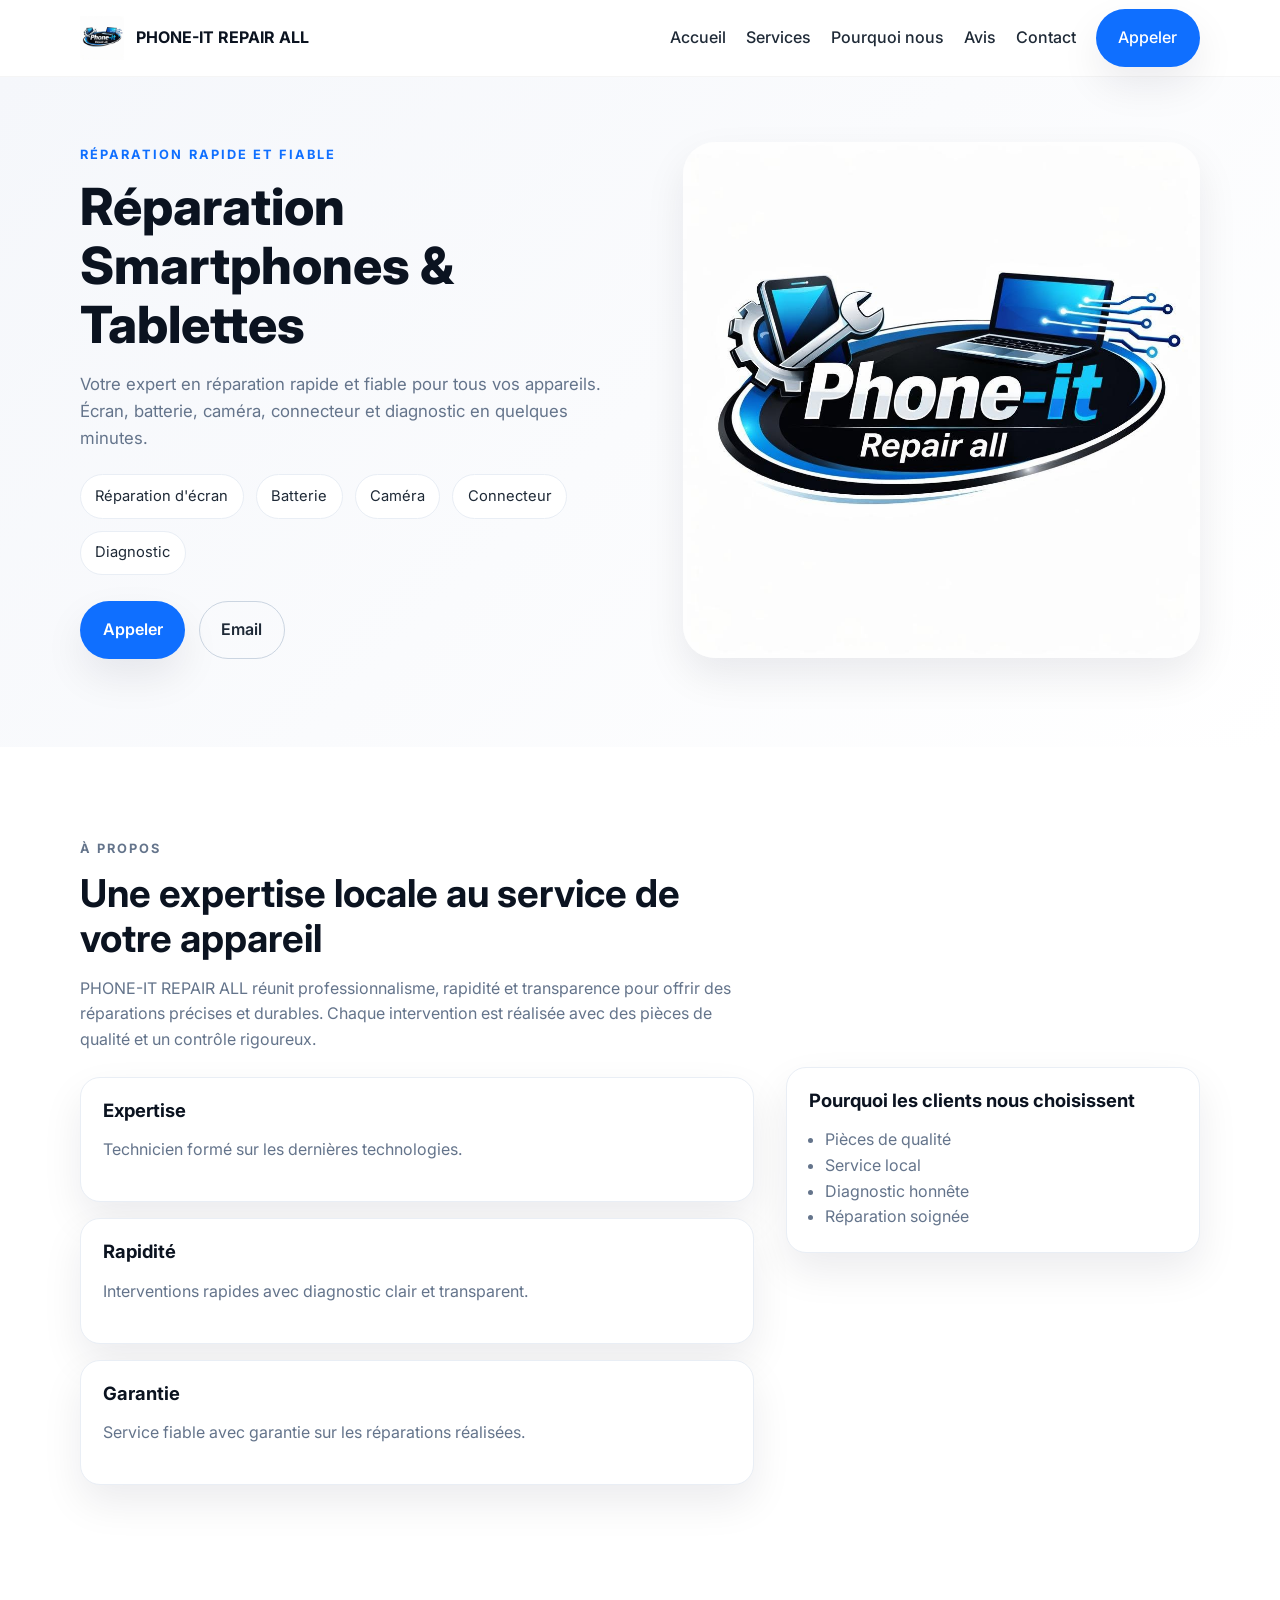
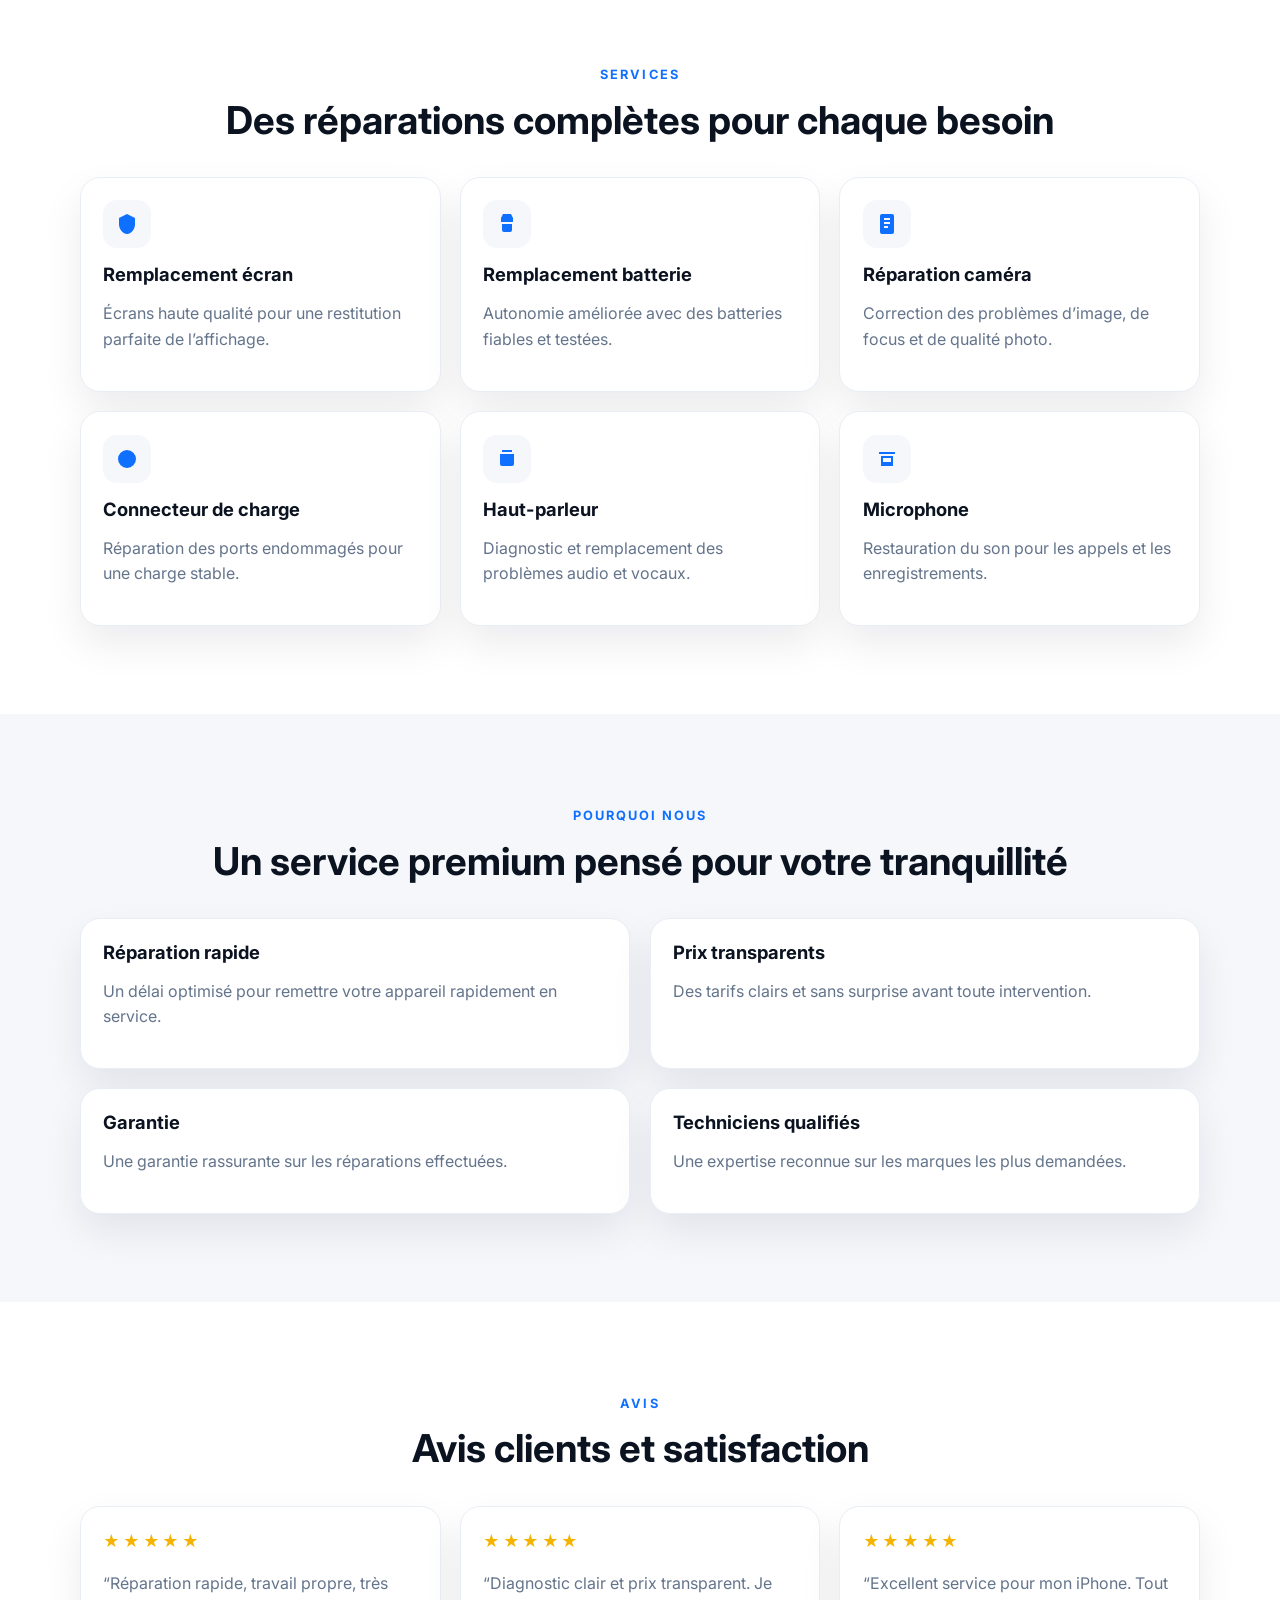
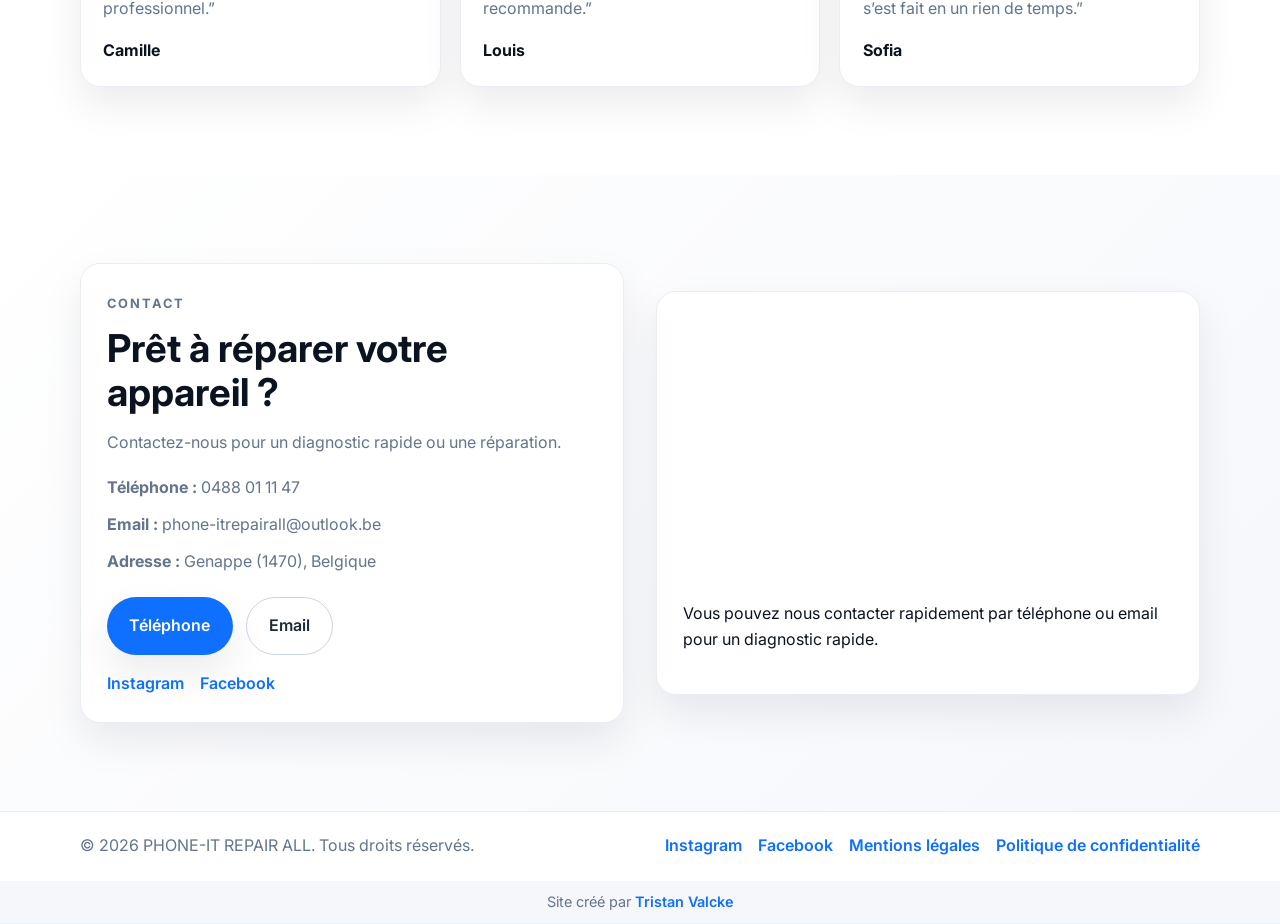
==== commit f60523aa: "correct" ====
--- a/index.html
+++ b/index.html
@@ -236,7 +236,7 @@
     <div class="contact-card reveal">
       <p class="eyebrow">Contact</p>
       <h2>Prêt à réparer votre appareil ?</h2>
-      <p>Contactez-nous pour un diagnostic rapide ou une réparation sur place.</p>
+      <p>Contactez-nous pour un diagnostic rapide ou une réparation.</p>
 
       <ul class="contact-list">
         <li><strong>Téléphone :</strong> <a href="tel:+32488011147">0488 01 11 47</a></li>
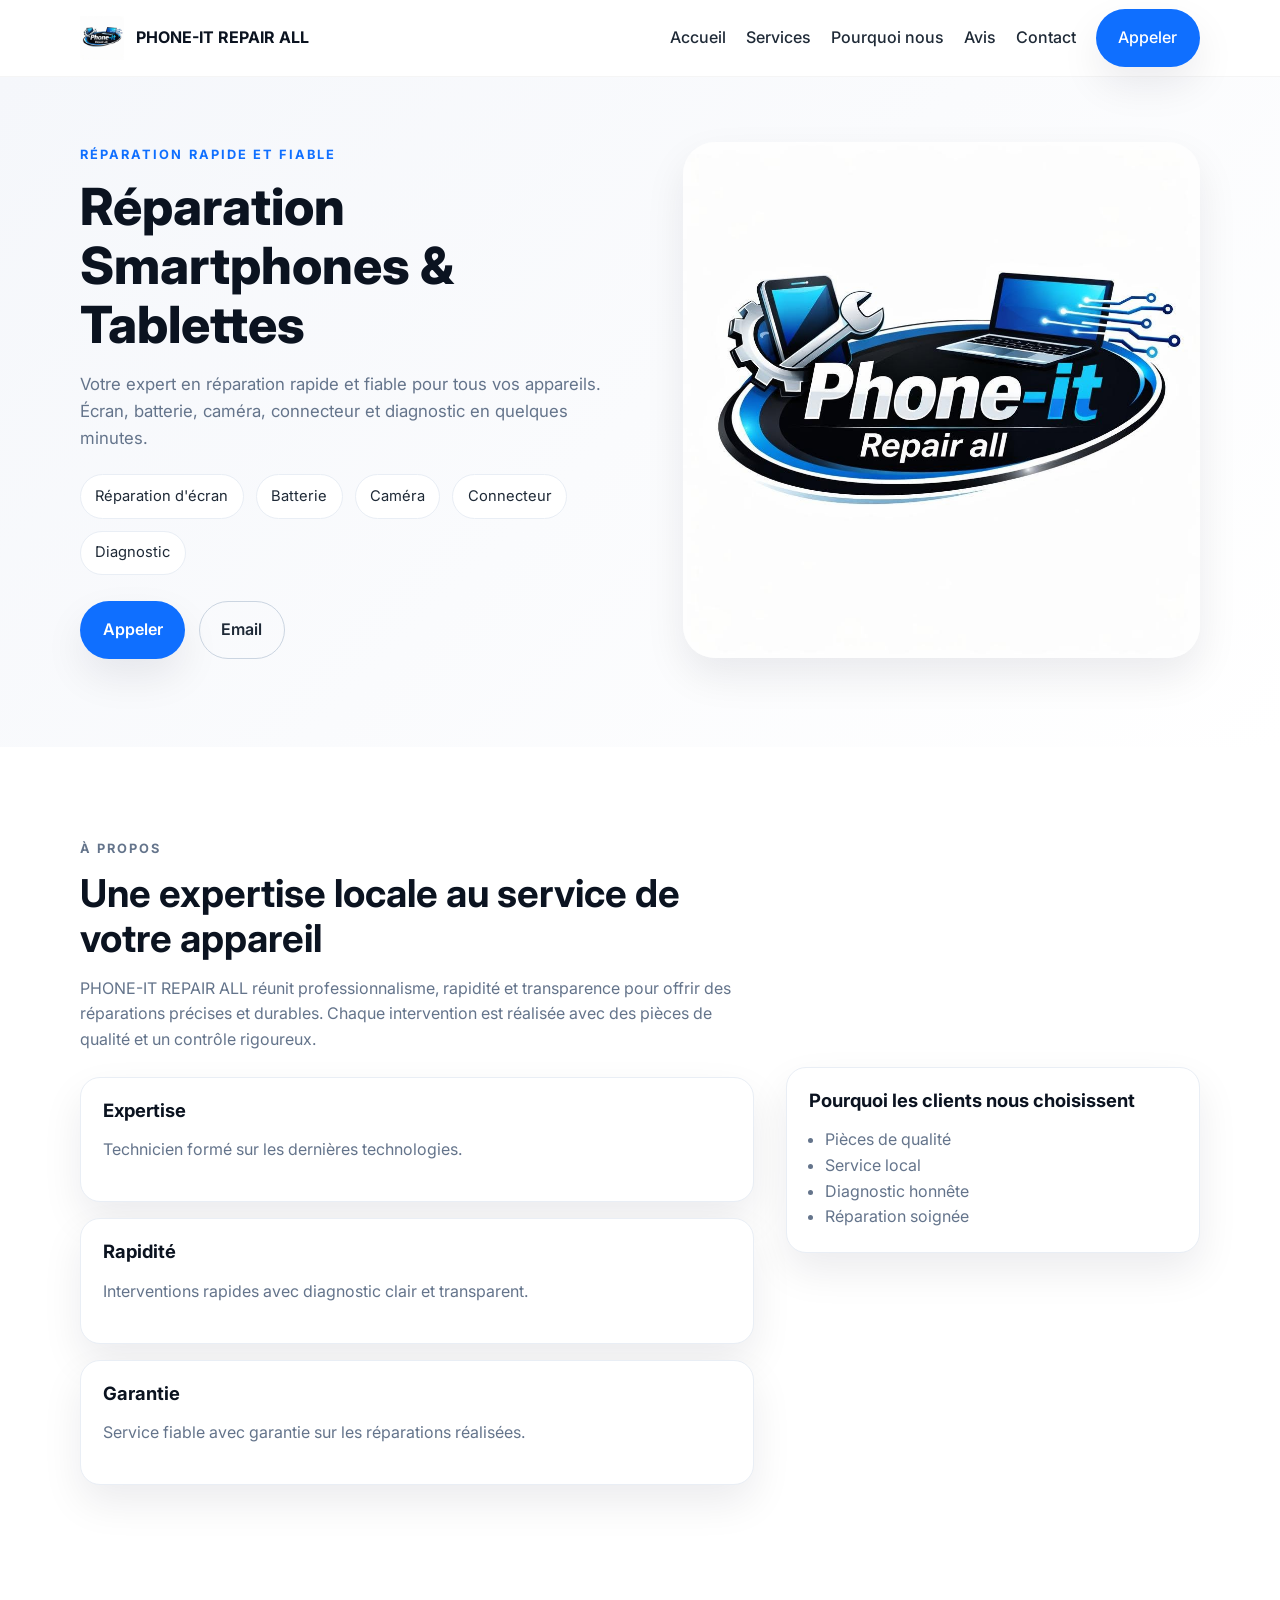
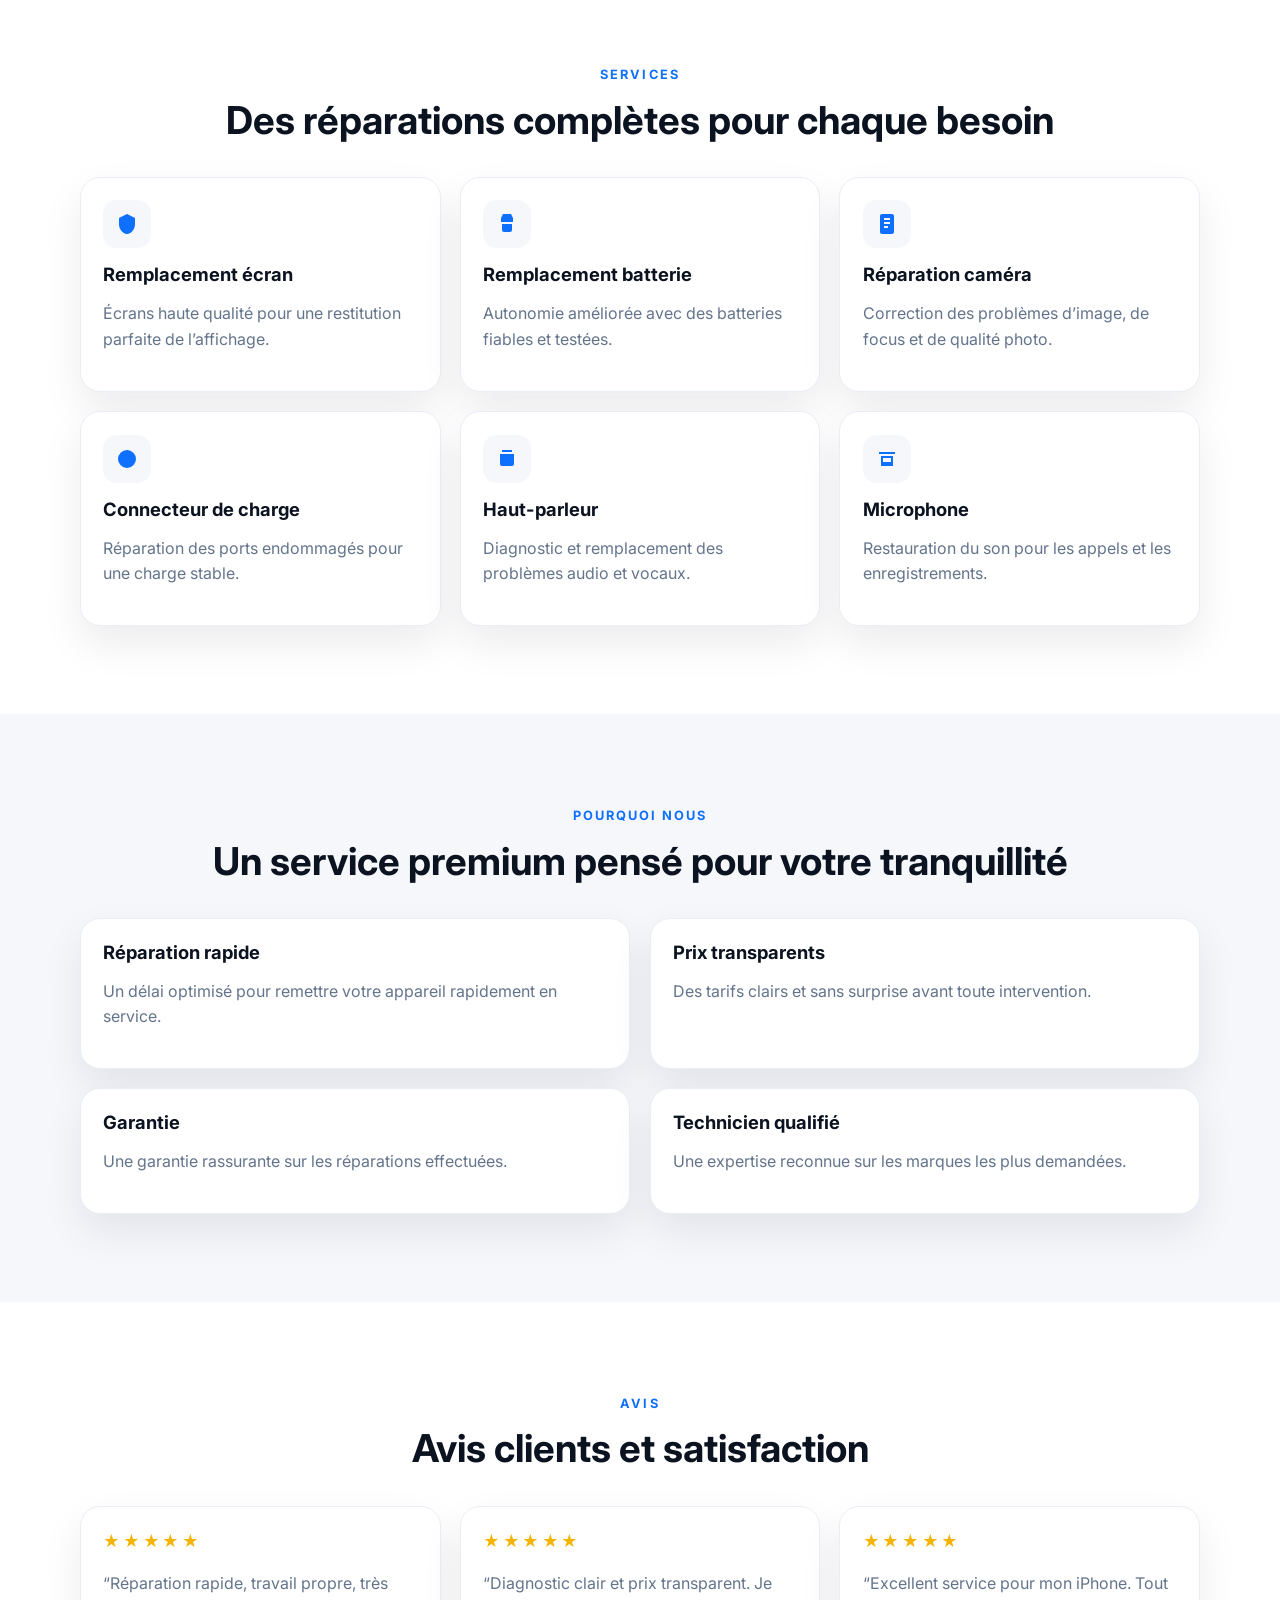
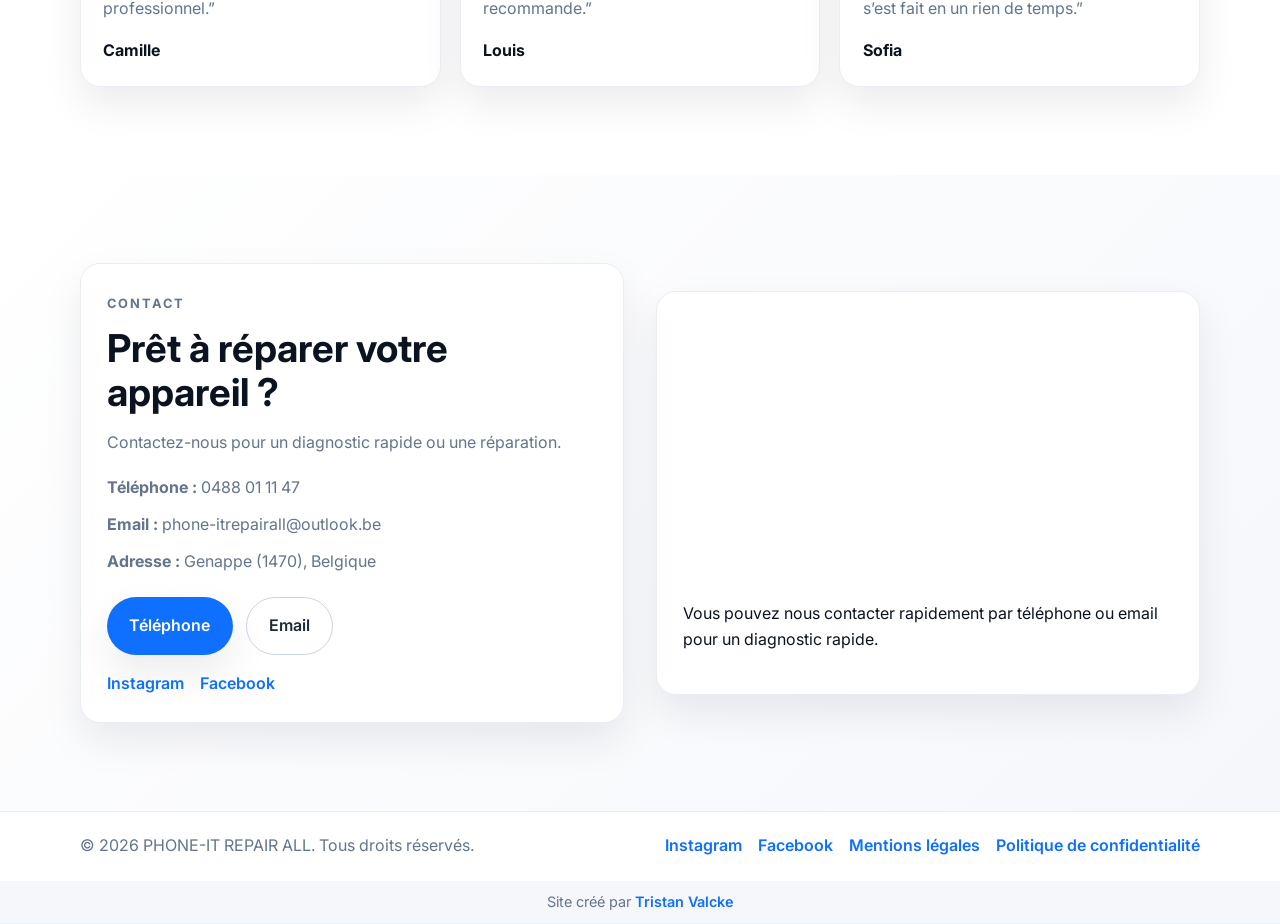
==== commit 8d7fb2c1: "correction s" ====
--- a/index.html
+++ b/index.html
@@ -196,7 +196,7 @@
               <p>Une garantie rassurante sur les réparations effectuées.</p>
             </article>
             <article class="why-card reveal">
-              <h3>Techniciens qualifiés</h3>
+              <h3>Technicien qualifié</h3>
               <p>Une expertise reconnue sur les marques les plus demandées.</p>
             </article>
           </div>
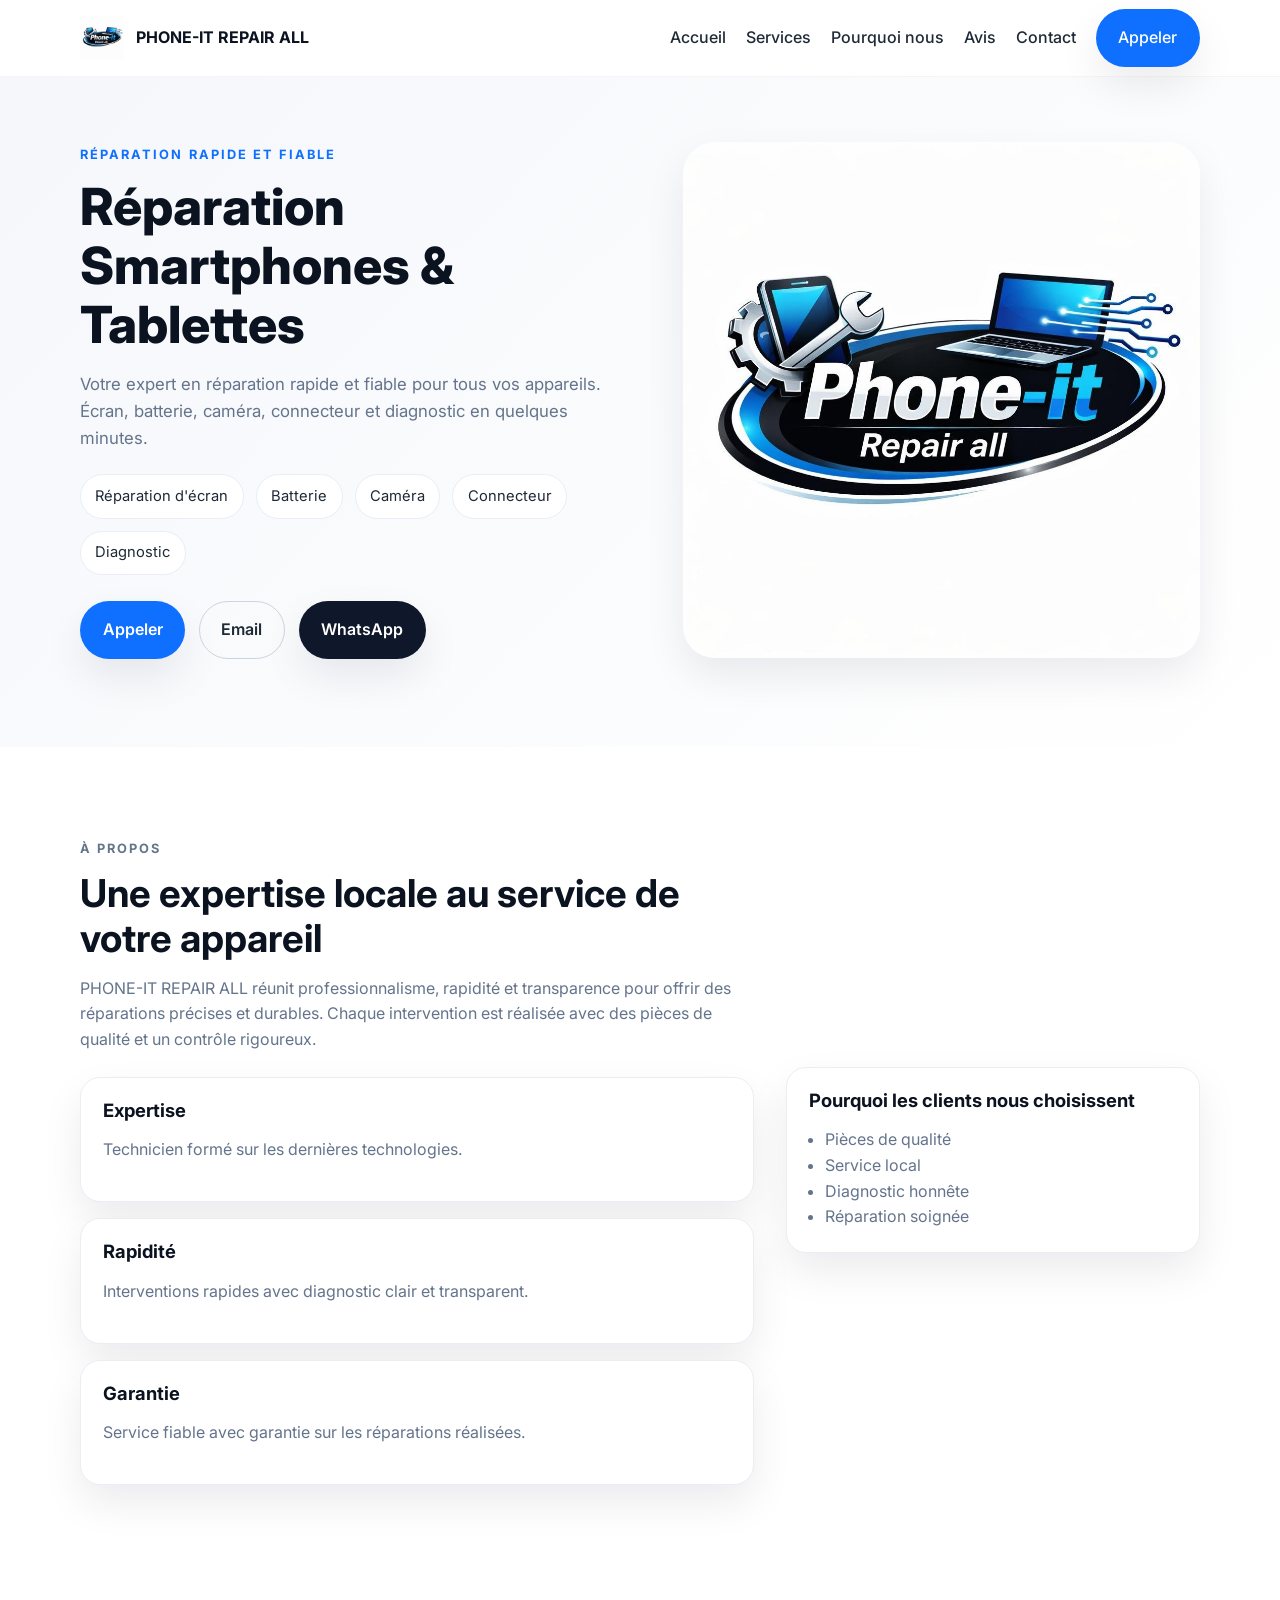
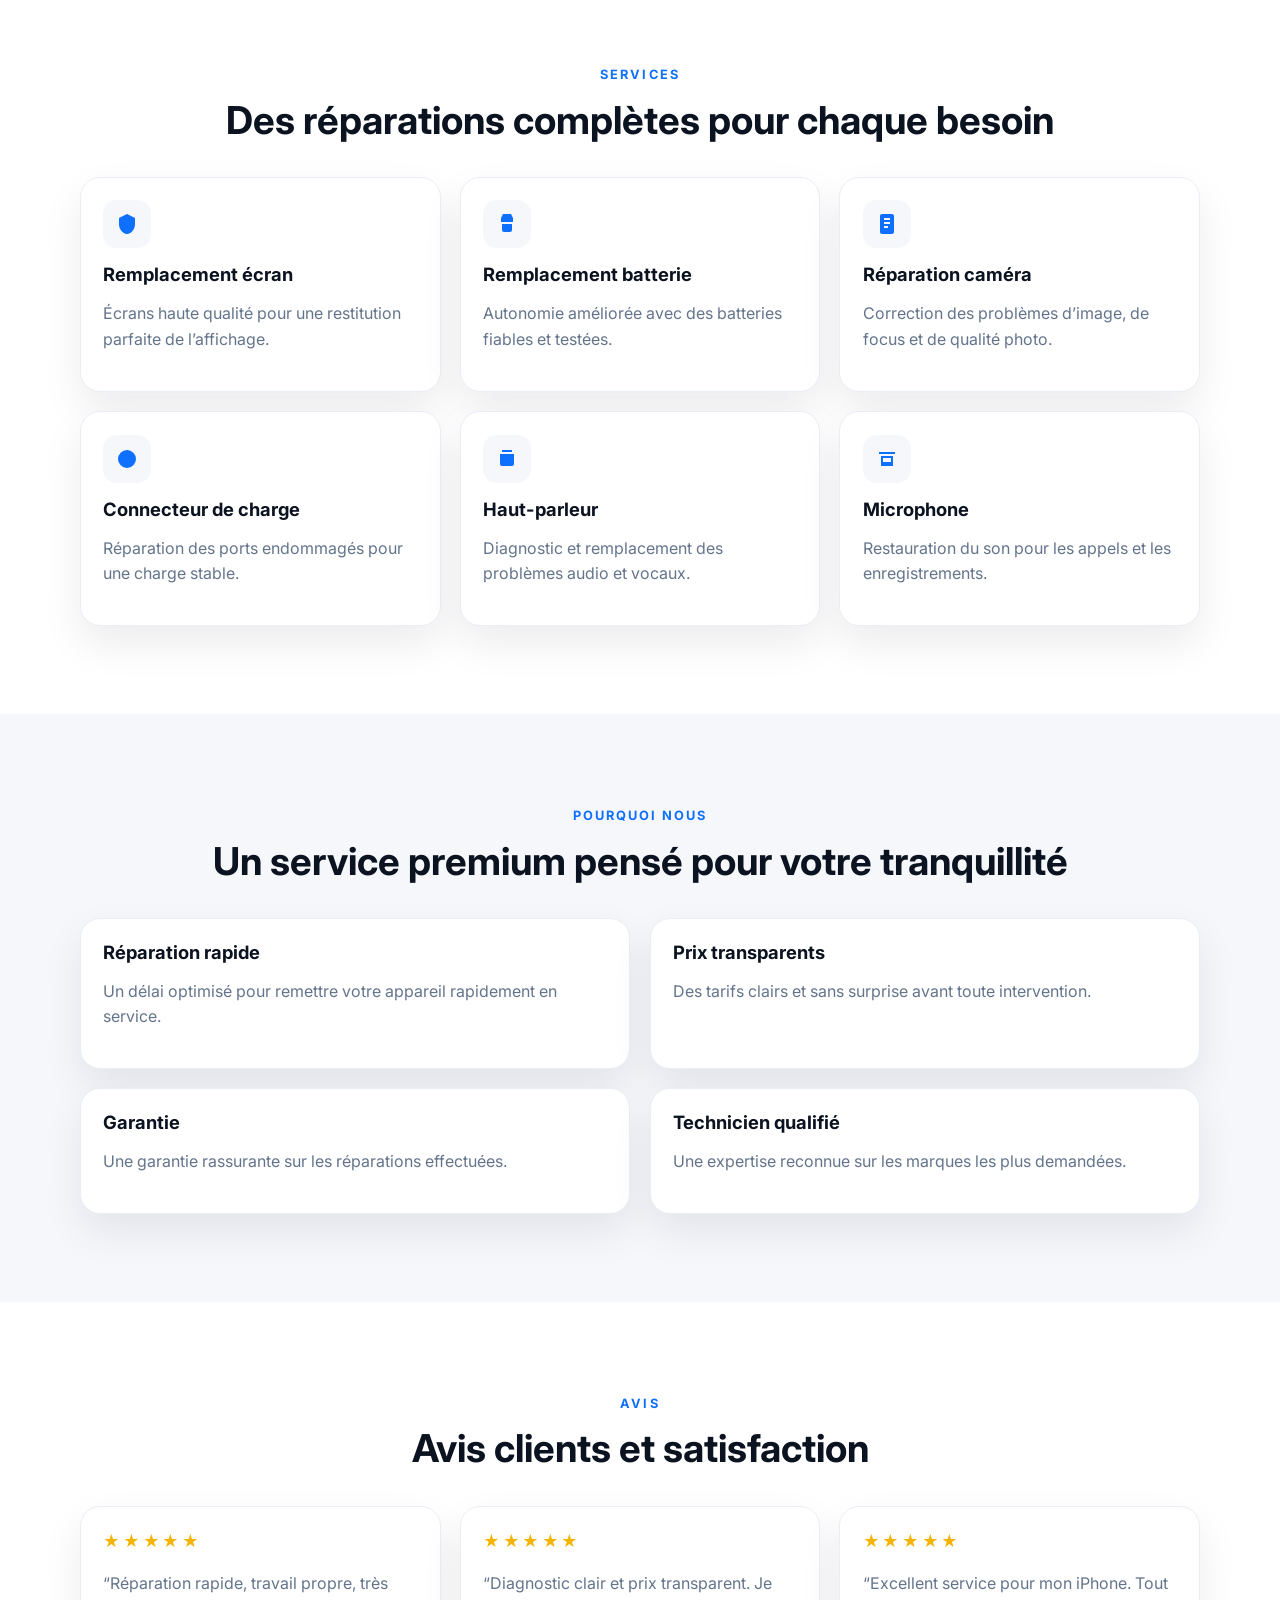
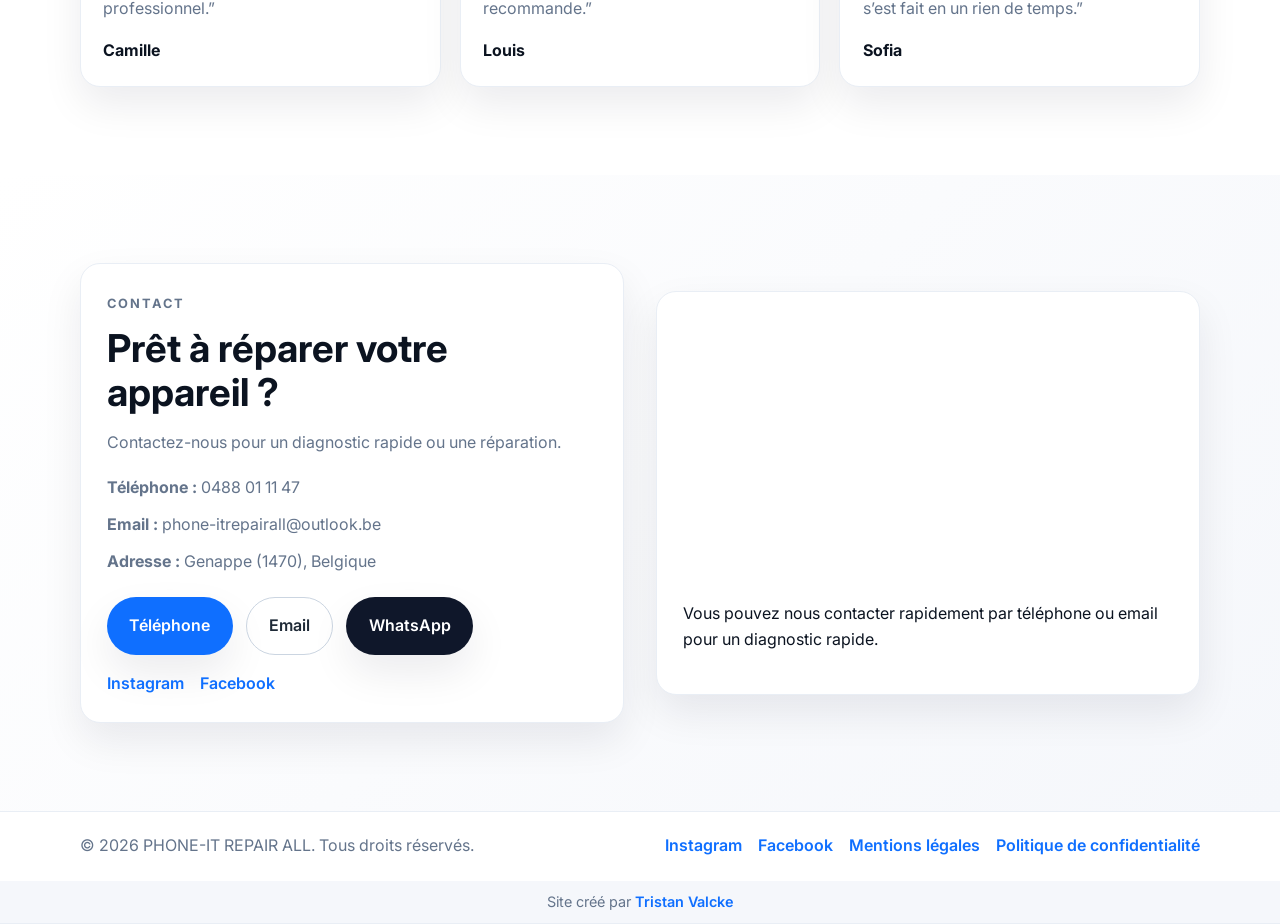
==== commit 46f67b44: "ajout whatsApp" ====
--- a/index.html
+++ b/index.html
@@ -77,6 +77,7 @@
             <div class="hero-actions">
               <a class="btn btn-primary" href="tel:+32488011147">Appeler</a>
               <a class="btn btn-outline" href="mailto:phone-itrepairall@outlook.be">Email</a>
+              <a class="btn btn-whatsapp" href="https://wa.me/32488011147?text=Bonjour%20PHONE-IT%20REPAIR%20ALL%2C%20je%20souhaite%20plus%20d%27informations" target="_blank" rel="noopener noreferrer">WhatsApp</a>
             </div>
           </div>
           <div class="hero-visual reveal">
@@ -247,6 +248,7 @@
       <div class="contact-actions">
         <a class="btn btn-primary" href="tel:+32488011147">Téléphone</a>
         <a class="btn btn-outline" href="mailto:phone-itrepairall@outlook.be">Email</a>
+        <a class="btn btn-whatsapp" href="https://wa.me/32488011147?text=Bonjour%20PHONE-IT%20REPAIR%20ALL%2C%20je%20souhaite%20plus%20d%27informations" target="_blank" rel="noopener noreferrer">WhatsApp</a>
       </div>
 
       <div class="social-links">
--- a/css/style.css
+++ b/css/style.css
@@ -172,6 +172,18 @@
   border-color: var(--gray-300);
   color: var(--secondary);
   background: transparent;
+}
+
+.btn-whatsapp {
+  background: #0f172a;
+  color: var(--white);
+  box-shadow: var(--shadow);
+}
+
+.btn-whatsapp:hover,
+.btn-whatsapp:focus-visible {
+  background: #111827;
+  color: var(--white);
 }
 
 .eyebrow {
